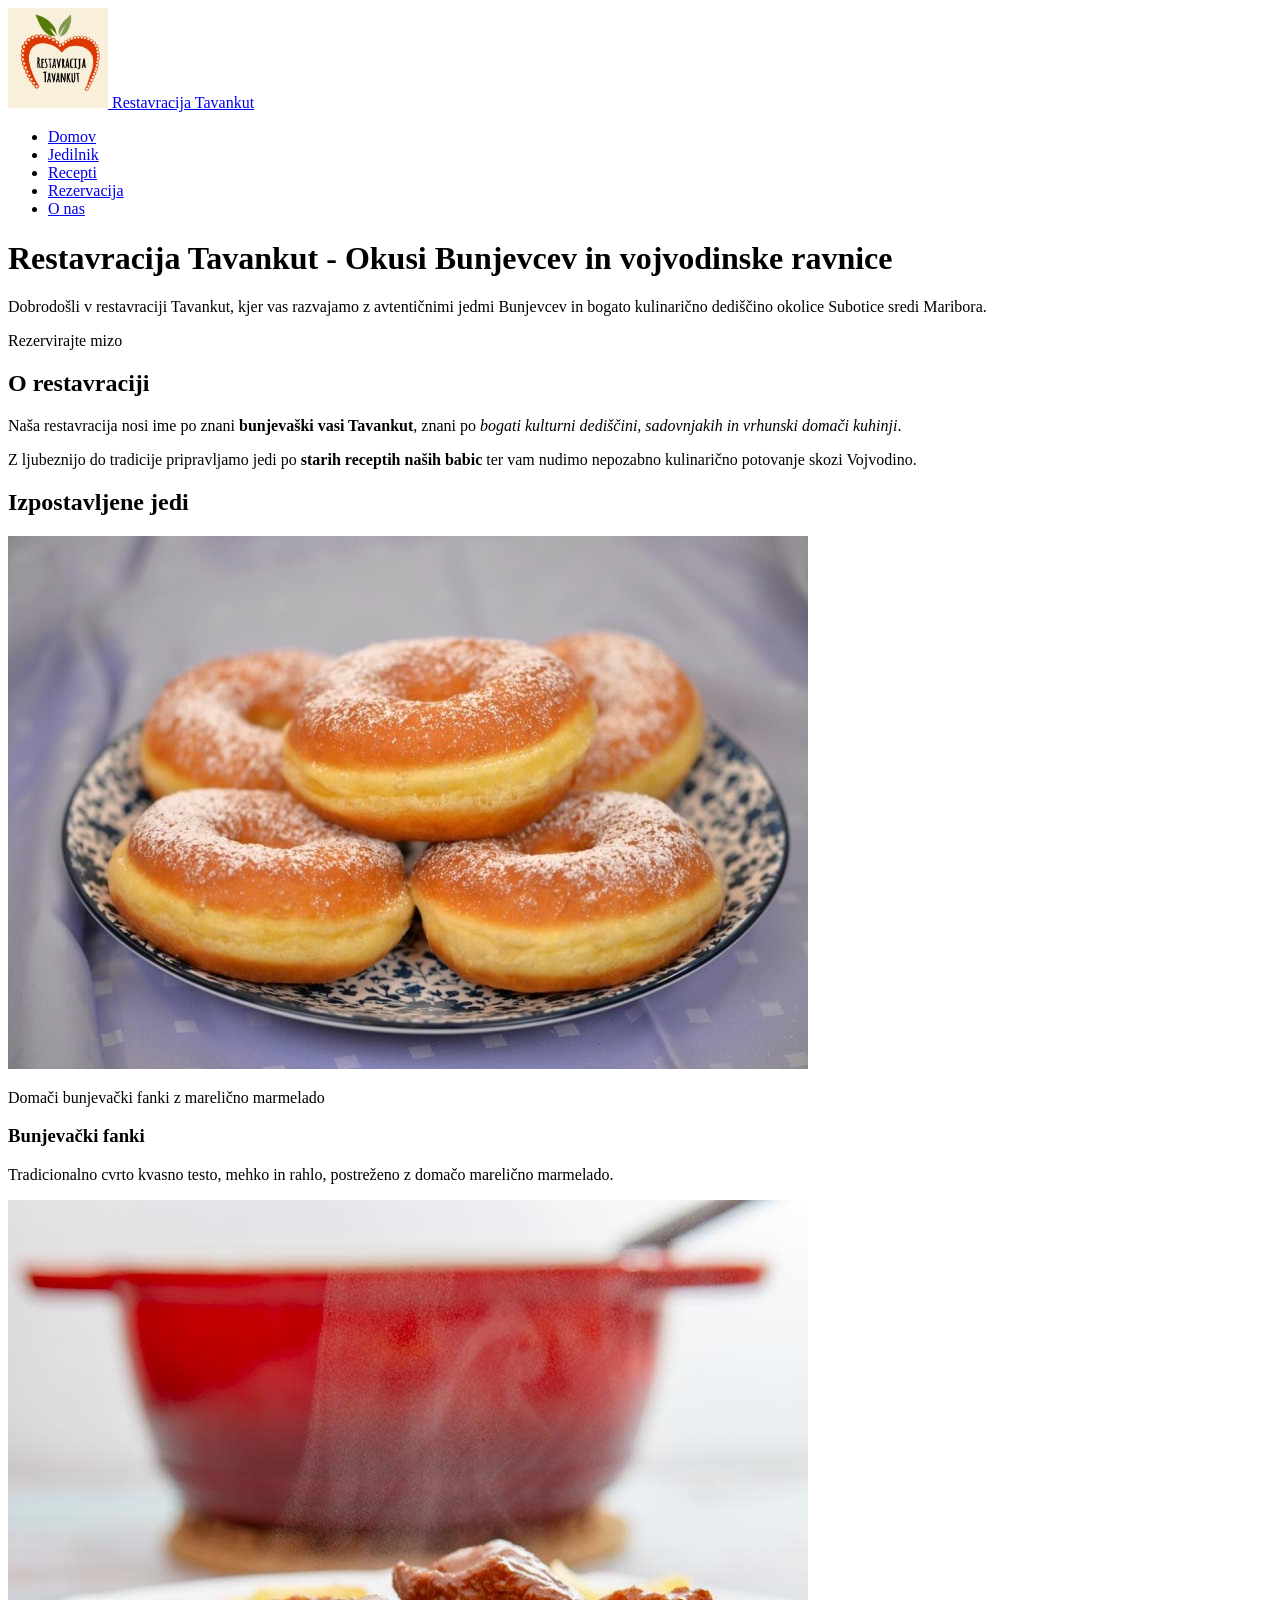
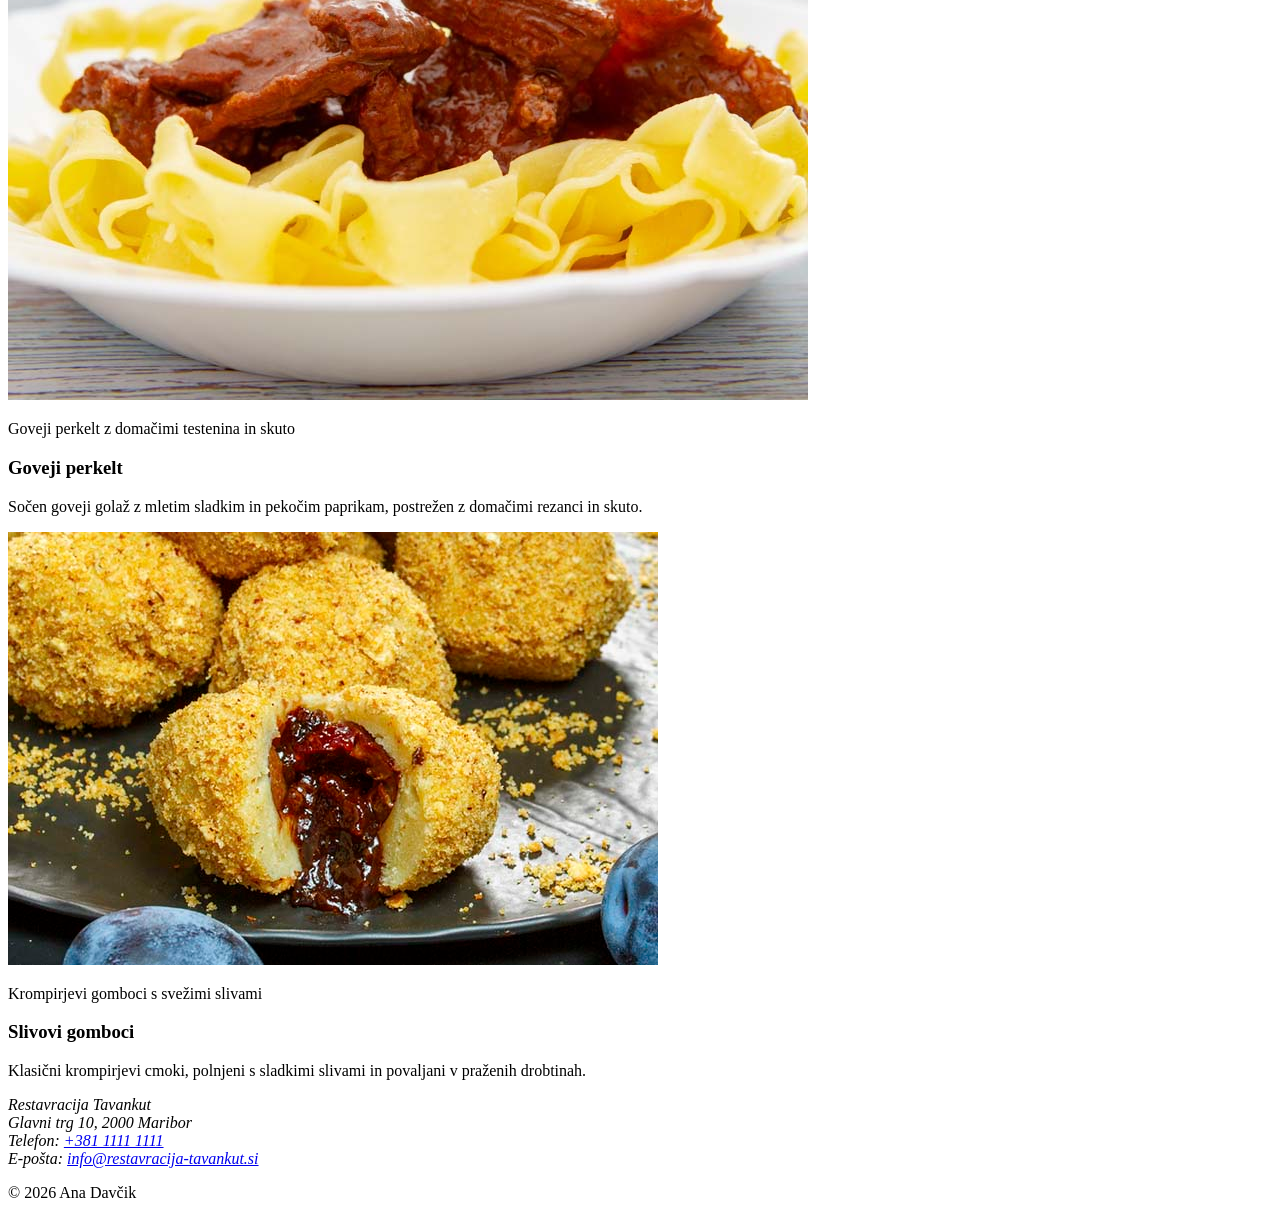
==== index.html @ 86299af8 "malo ispravljena glavna strana, dodat jelovnik" ====
<!DOCTYPE html>
<html lang="sl">
<head>
    <meta charset="UTF-8">
    <title>Domov | Restavracija Tavankut</title>
</head>
<body>
    <header>
        <a href="index.html"><img src="slike/restavracijaTavankutLogo.png" alt="Logotip" width="100"> Restavracija Tavankut</a>
        <nav>
            <ul>
                <li><a href="index.html">Domov</a></li>
                <li><a href="jedilnik.html">Jedilnik</a></li>
                <li><a href="recepti.html">Recepti</a></li>
                <li><a href="rezervacija.html">Rezervacija</a></li>
                <li><a href="o-nas.html">O nas</a></li>
            </ul>
        </nav>
    </header>

    <main>
        <div>
            <h1>Restavracija Tavankut - Okusi Bunjevcev in vojvodinske ravnice</h1>
            <p>Dobrodošli v restavraciji Tavankut, kjer vas razvajamo z avtentičnimi jedmi Bunjevcev in bogato kulinarično dediščino okolice Subotice sredi Maribora.</p>
            <a>Rezervirajte mizo</a>
        </div>
        <div>
            <h2>O restavraciji</h2>
            <p>Naša restavracija nosi ime po znani <b>bunjevaški vasi Tavankut</b>, znani po <i>bogati kulturni dediščini, sadovnjakih in vrhunski domači kuhinji</i>.</p>
            <p>Z ljubeznijo do tradicije pripravljamo jedi po <b>starih receptih naših babic</b> ter vam nudimo nepozabno kulinarično potovanje skozi Vojvodino.</p>
        </div>
        <div>
            <h2>Izpostavljene jedi</h2>
            <div>
                <div>
                    <img src="slike/bunjevackiFanki.jpg" alt="Bunjevački fanki">
                    <p>Domači bunjevački fanki z marelično marmelado</p>
                </div>
                <h3>Bunjevački fanki</h3>
                <p>Tradicionalno cvrto kvasno testo, mehko in rahlo, postreženo z domačo marelično marmelado.</p>
            </div>
            <div>
                <div>
                    <img src="slike/govejiPerkelt.jpg" alt="Goveji perkelt">
                    <p>Goveji perkelt z domačimi testenina in skuto</p>
                </div>
                <h3>Goveji perkelt</h3>
                <p>Sočen goveji golaž z mletim sladkim in pekočim paprikam, postrežen z domačimi rezanci in skuto.</p>
            </div>
            <div>
                <div>
                    <img src="slike/slivaviGomboci.jpg" alt="Slivovi gomboci">
                    <p>Krompirjevi gomboci s svežimi slivami</p>
                </div>
                <h3>Slivovi gomboci</h3>
                <p>Klasični krompirjevi cmoki, polnjeni s sladkimi slivami in povaljani v praženih drobtinah.</p>
            </div>
        </div>
    </main>

    <footer>
        <address>
            Restavracija Tavankut <br>
            Glavni trg 10, 2000 Maribor <br>
            Telefon: <a href="tel:+38111111111">+381 1111 1111</a> <br>
            E-pošta: <a href="mailto:info@restavracija-tavankut.si">info@restavracija-tavankut.si</a> <br>
        </address>
        <p>&copy; 2026 Ana Davčik</p>
    </footer>
</body>
</html>
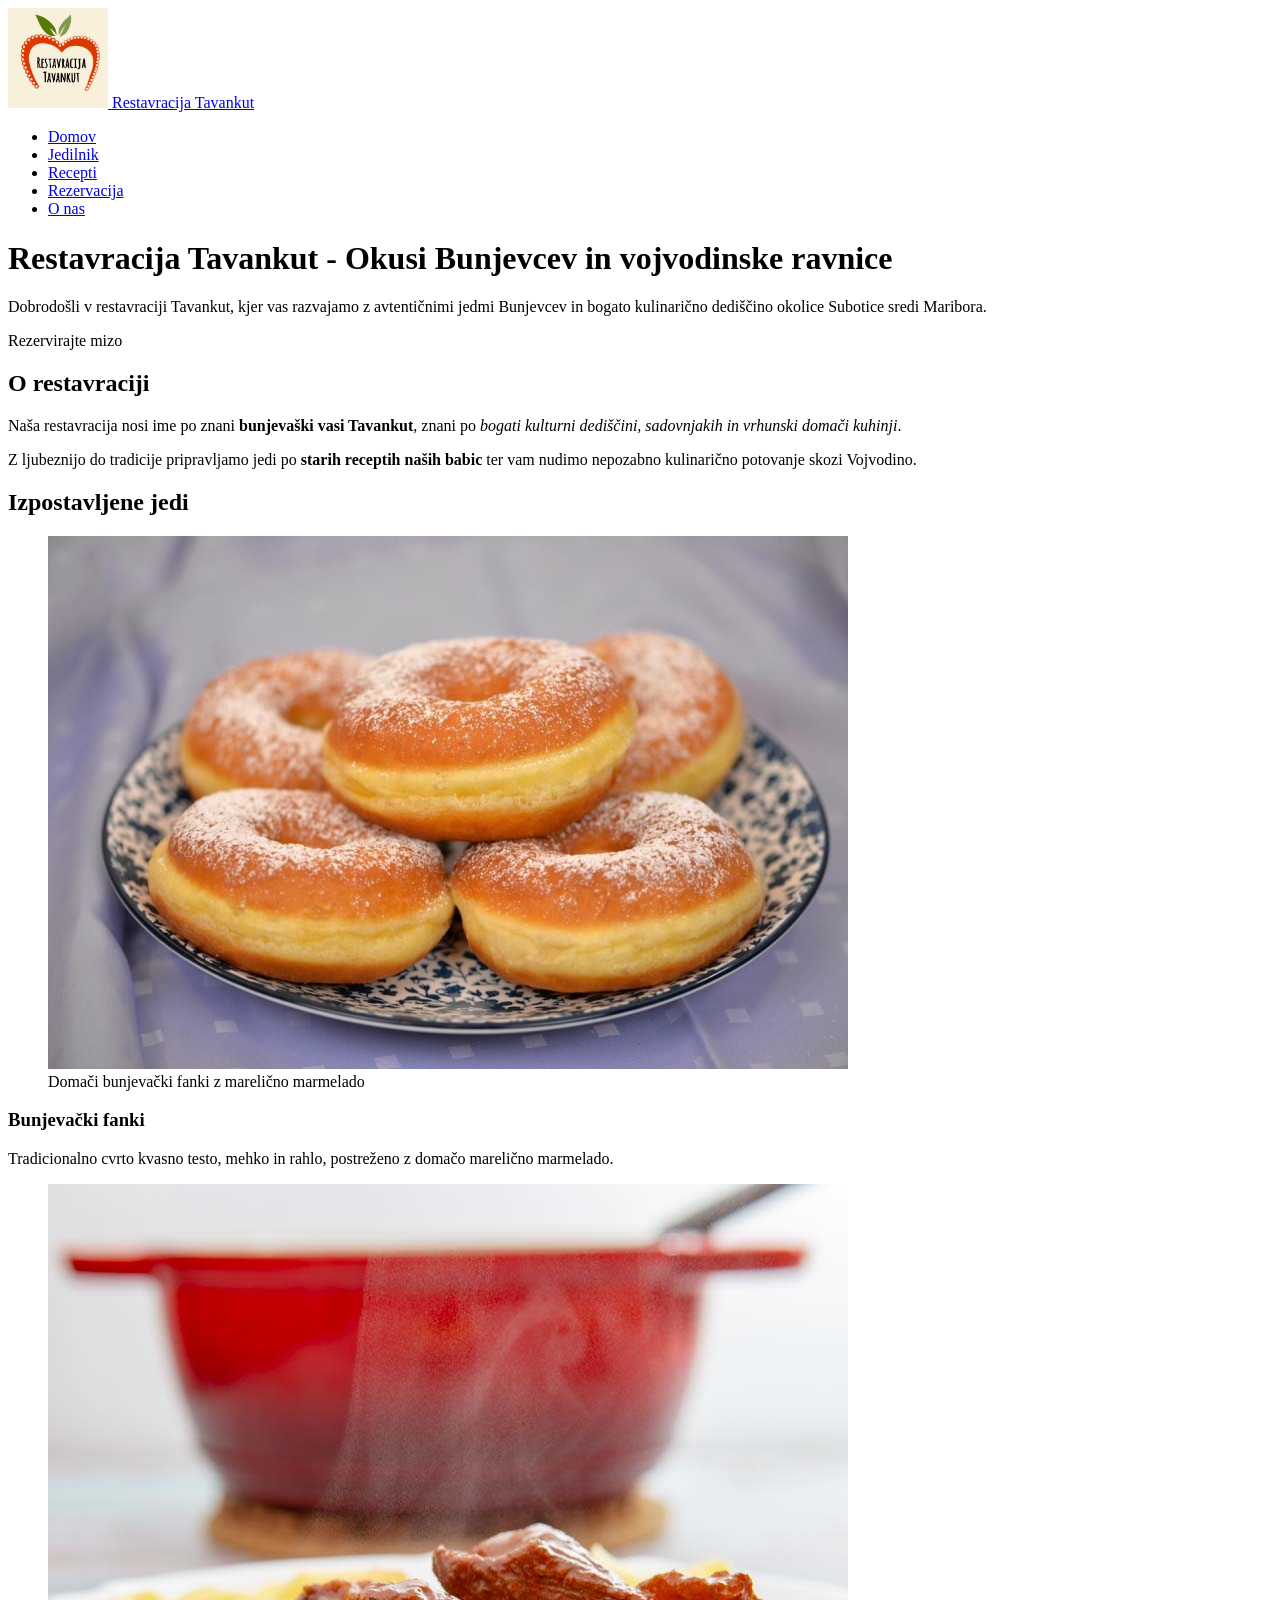
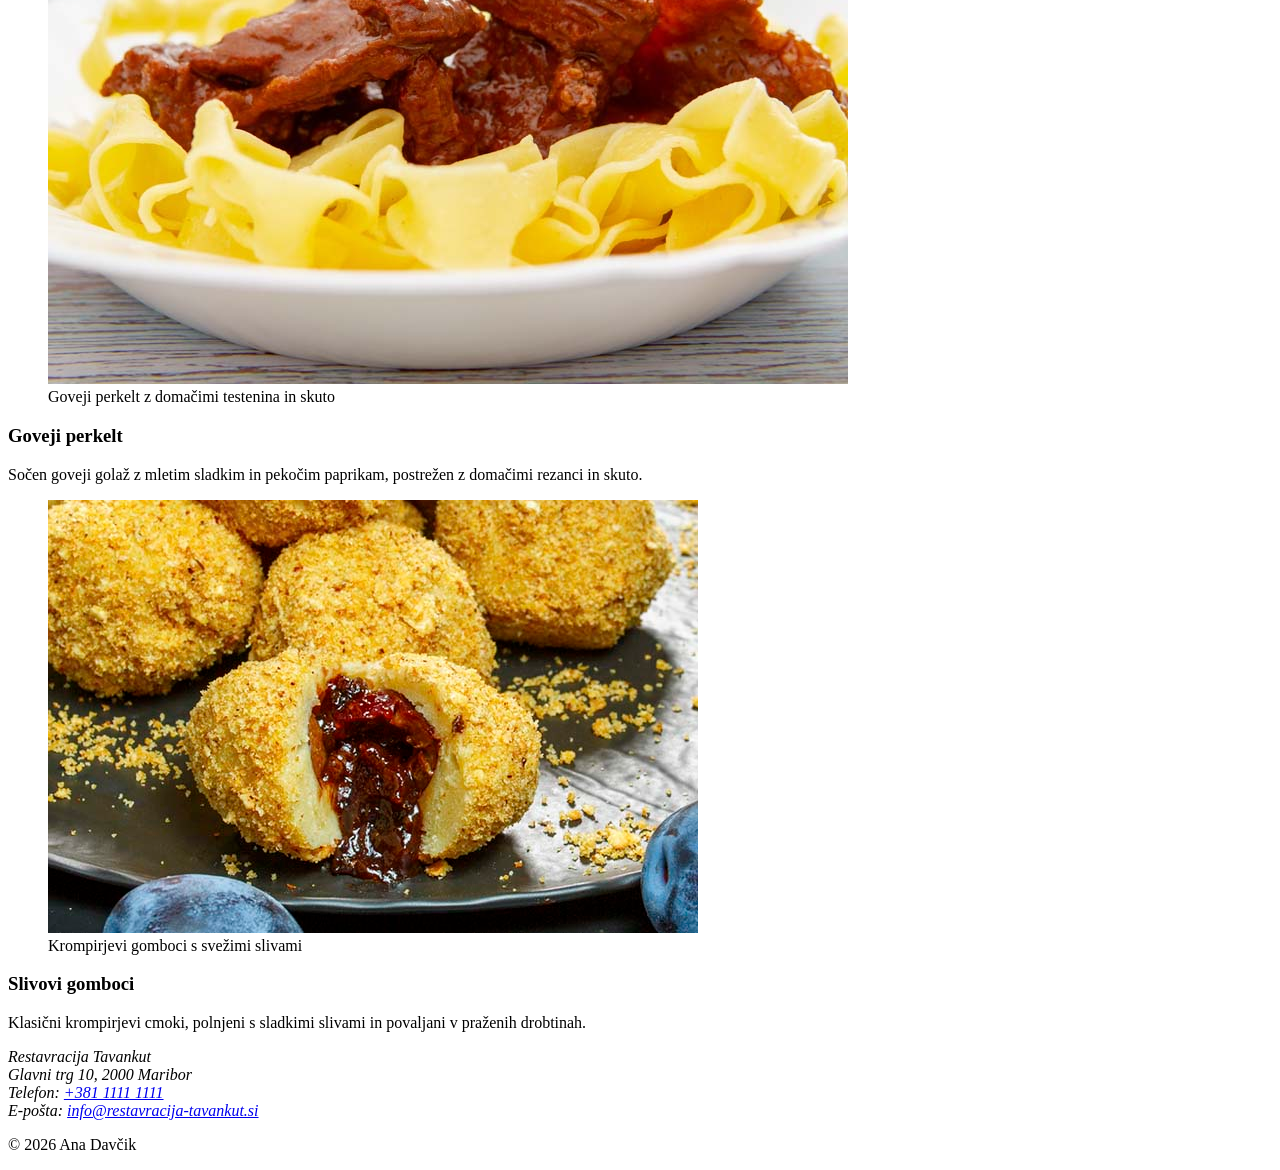
==== commit d8f0c1b0: "dodata stranica recepti, ispravljeni captions za slike na pocetnoj stranici" ====
--- a/index.html
+++ b/index.html
@@ -32,26 +32,26 @@
         <div>
             <h2>Izpostavljene jedi</h2>
             <div>
-                <div>
+                <figure>
                     <img src="slike/bunjevackiFanki.jpg" alt="Bunjevački fanki">
-                    <p>Domači bunjevački fanki z marelično marmelado</p>
-                </div>
+                    <figcaption>Domači bunjevački fanki z marelično marmelado</figcaption>
+                </figure>
                 <h3>Bunjevački fanki</h3>
                 <p>Tradicionalno cvrto kvasno testo, mehko in rahlo, postreženo z domačo marelično marmelado.</p>
             </div>
             <div>
-                <div>
+                <figure>
                     <img src="slike/govejiPerkelt.jpg" alt="Goveji perkelt">
-                    <p>Goveji perkelt z domačimi testenina in skuto</p>
-                </div>
+                    <figcaption>Goveji perkelt z domačimi testenina in skuto</figcaption>
+                </figure>
                 <h3>Goveji perkelt</h3>
                 <p>Sočen goveji golaž z mletim sladkim in pekočim paprikam, postrežen z domačimi rezanci in skuto.</p>
             </div>
             <div>
-                <div>
+                <figure>
                     <img src="slike/slivaviGomboci.jpg" alt="Slivovi gomboci">
-                    <p>Krompirjevi gomboci s svežimi slivami</p>
-                </div>
+                    <figcaption>Krompirjevi gomboci s svežimi slivami</figcaption>
+                </figure>
                 <h3>Slivovi gomboci</h3>
                 <p>Klasični krompirjevi cmoki, polnjeni s sladkimi slivami in povaljani v praženih drobtinah.</p>
             </div>
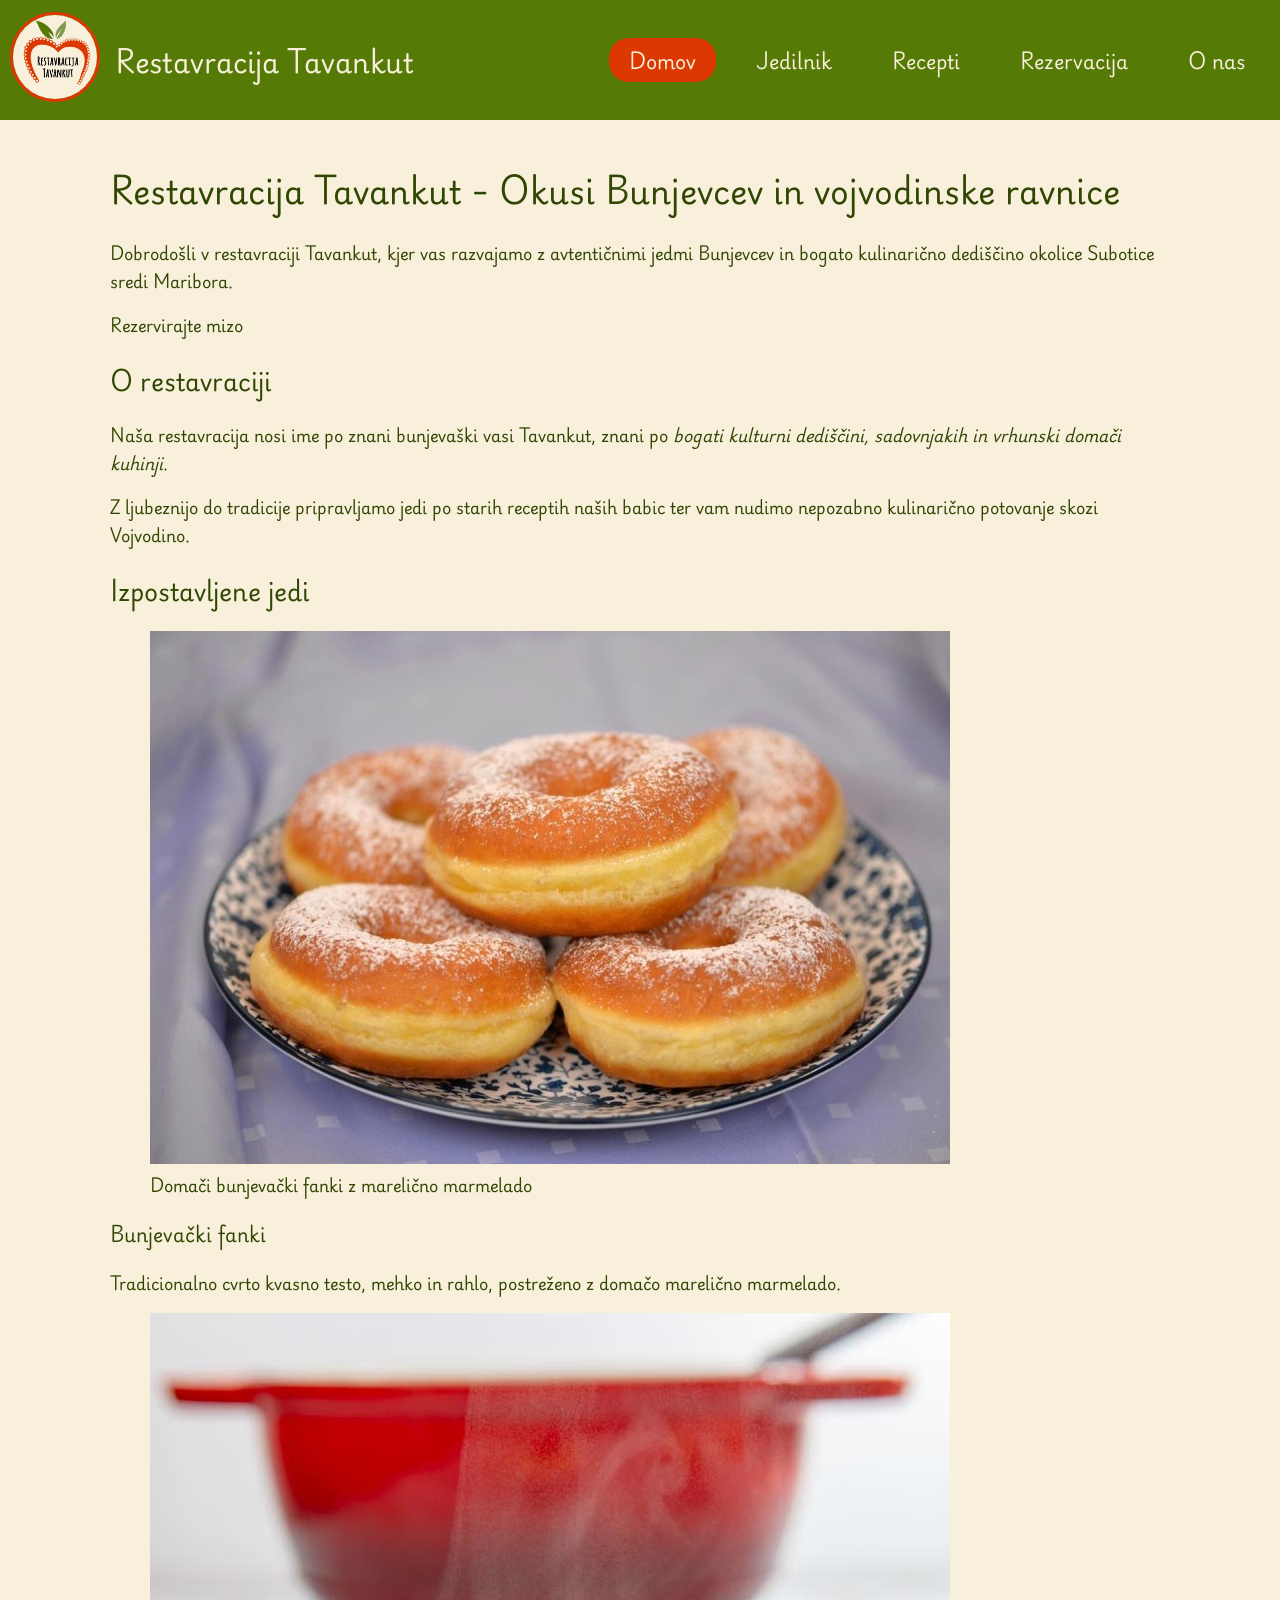
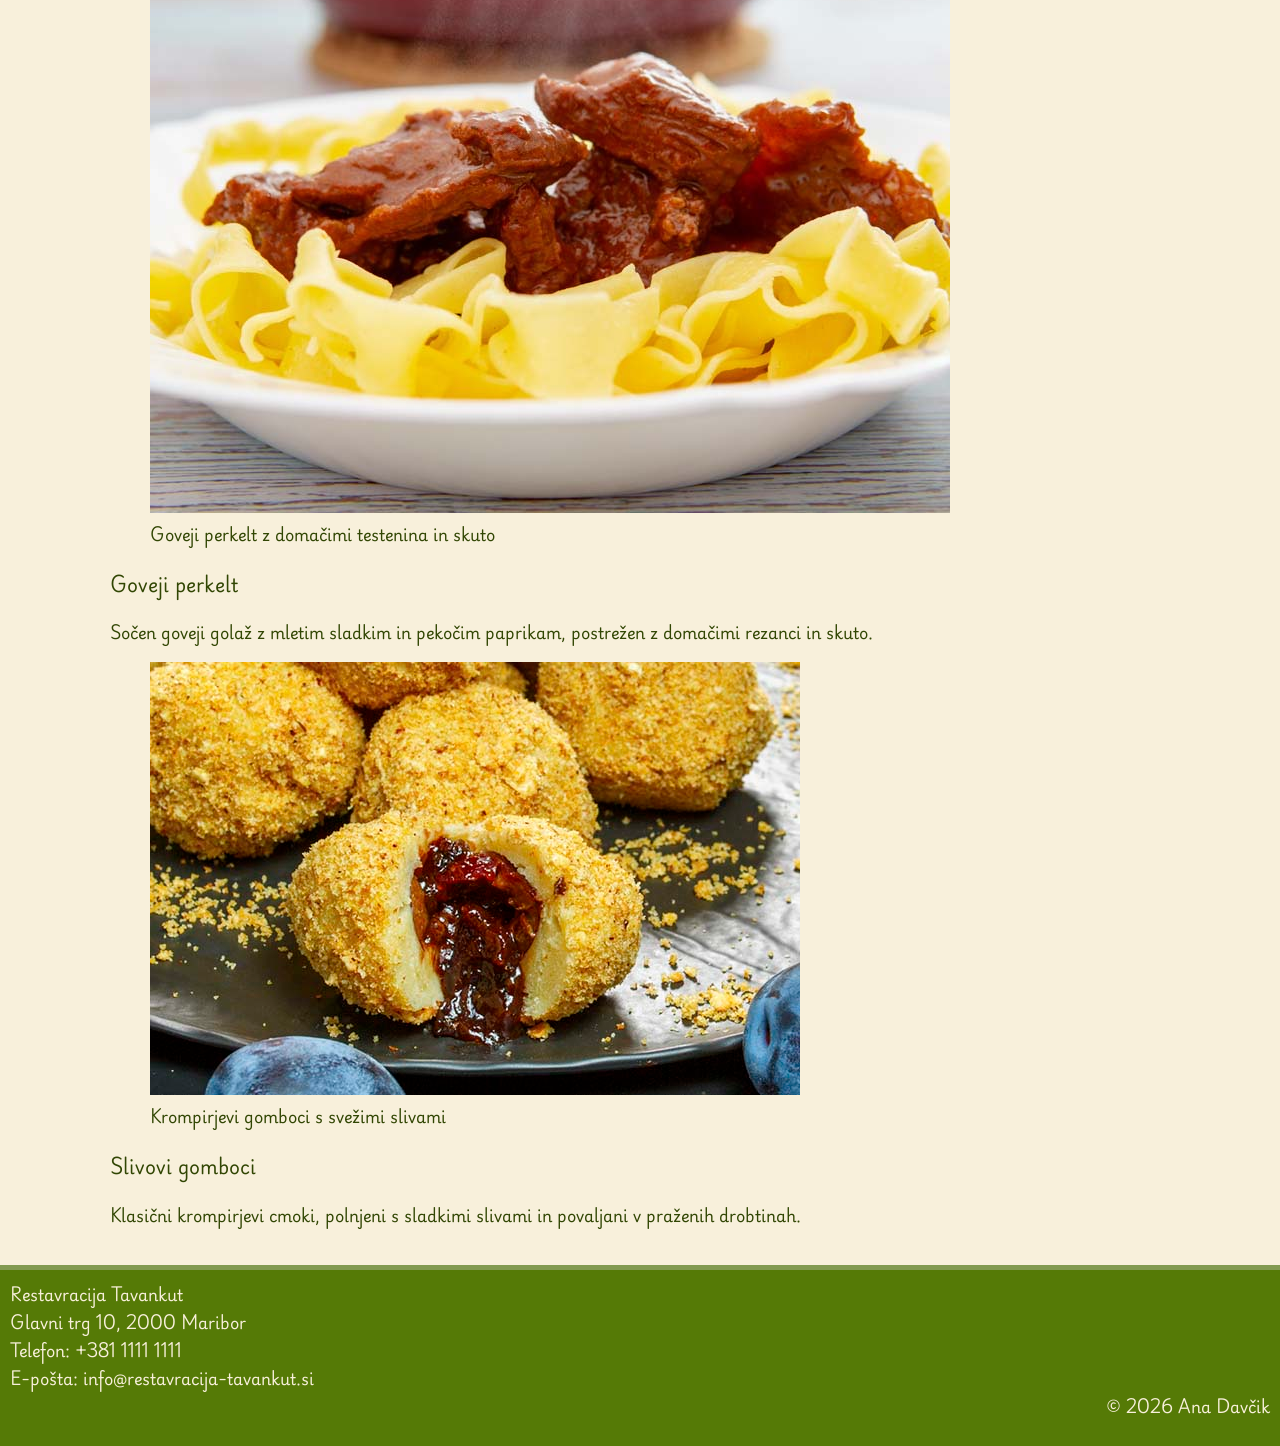
==== commit 5012f258: "narejen css za skupne elemente vseh strani" ====
--- a/index.html
+++ b/index.html
@@ -3,17 +3,22 @@
 <head>
     <meta charset="UTF-8">
     <title>Domov | Restavracija Tavankut</title>
+    <link rel="stylesheet" href="style.css">
+    <link rel="preconnect" href="https://fonts.googleapis.com">
+    <link rel="preconnect" href="https://fonts.gstatic.com" crossorigin>
+    <link href="https://fonts.googleapis.com/css2?family=Playwrite+DE+Grund:wght@100..400&display=swap" rel="stylesheet">
 </head>
 <body>
     <header>
-        <a href="index.html"><img src="slike/restavracijaTavankutLogo.png" alt="Logotip" width="100"> Restavracija Tavankut</a>
+        <a href="index.html"><img src="slike/restavracijaTavankutLogo.png" alt="Logotip" id="logo"></a>
+        <a href="index.html" id="restoraunt-name">Restavracija Tavankut</a>
         <nav>
             <ul>
-                <li><a href="index.html">Domov</a></li>
-                <li><a href="jedilnik.html">Jedilnik</a></li>
-                <li><a href="recepti.html">Recepti</a></li>
-                <li><a href="rezervacija.html">Rezervacija</a></li>
-                <li><a href="o-nas.html">O nas</a></li>
+                <li><a href="index.html" class="button" id="current-page-button">Domov</a></li>
+                <li><a href="jedilnik.html" class="button">Jedilnik</a></li>
+                <li><a href="recepti.html" class="button">Recepti</a></li>
+                <li><a href="rezervacija.html" class="button">Rezervacija</a></li>
+                <li><a href="o-nas.html" class="button">O nas</a></li>
             </ul>
         </nav>
     </header>
@@ -62,10 +67,10 @@
         <address>
             Restavracija Tavankut <br>
             Glavni trg 10, 2000 Maribor <br>
-            Telefon: <a href="tel:+38111111111">+381 1111 1111</a> <br>
-            E-pošta: <a href="mailto:info@restavracija-tavankut.si">info@restavracija-tavankut.si</a> <br>
+            Telefon: <a href="tel:+38111111111" class="phone-and-email">+381 1111 1111</a> <br>
+            E-pošta: <a href="mailto:info@restavracija-tavankut.si" class="phone-and-email">info@restavracija-tavankut.si</a> <br>
         </address>
-        <p>&copy; 2026 Ana Davčik</p>
+        <p id="copyright">&copy; 2026 Ana Davčik</p>
     </footer>
 </body>
 </html>
--- a/style.css
+++ b/style.css
@@ -0,0 +1,108 @@
+/*vse----------------------------------------------------------*/
+
+:root{
+    --background-color:#f8f0db;
+    --primary-color:#557a06;
+    --secondary-color:#829a50;
+    --accent-color:#dc3902;
+    --secondary-accent-color:#a63902;
+    --text-color:#314603;
+}
+*{
+    box-sizing:border-box;
+}
+body{
+    font-family: "Playwrite DE Grund", cursive;
+    font-optical-sizing: auto;
+    font-weight: 400;
+    font-style: normal;
+    background-color:var(--background-color);
+    color:var(--text-color);
+    padding: 0;
+    margin: 0;
+    font-size: 1rem;
+}
+
+header{
+    background-color:var(--primary-color);
+    height: 120px;
+    margin: 0;
+    padding: 5px;
+    display: flex;
+    align-items: center;
+    position: sticky;
+    top: 0;
+}
+main{
+    width: 100%;
+    max-width: 1100px;
+    margin: 0 auto;
+    padding: 20px;
+}
+footer{
+    background-color:var(--primary-color);
+    color:var(--background-color);
+    padding: 10px;
+    border-top: 5px solid var(--secondary-color);
+}
+
+a{
+    text-decoration: none;
+}
+nav{
+    margin-left: auto;
+}
+ul{
+    display: flex;
+    margin-left:20px;
+}
+li{
+    list-style-type: none;
+    font-size: 1.2rem;
+}
+
+.button{
+    color: var(--background-color);
+    background-color: var(--primary-color);
+    border-radius: 20px;
+    padding: 5px 20px;
+    margin: 0px 10px;
+    transition: background-color 0.3s ease;
+}
+.button:hover{
+    background-color: var(--secondary-color);
+}
+#current-page-button{
+    background-color: var(--accent-color);
+    font-weight: bold;
+}
+#current-page-button:hover{
+    background-color: var(--secondary-accent-color);
+}
+
+#logo{
+    height: 90px;
+    width: 90px;
+    border-radius: 50%;
+    border: 3px solid var(--accent-color);
+    margin: 5px;
+    justify-content: flex-start;
+}
+#restoraunt-name{
+    font-size: 1.7rem;
+    font-weight: bold;
+    color: var(--background-color);
+    margin-left: 10px;
+    justify-content: flex-start;
+}
+
+address{
+    font-style: normal;
+}
+.phone-and-email{
+    color: var(--background-color);
+}
+#copyright{
+    text-align: right;
+    margin-top:0;
+}
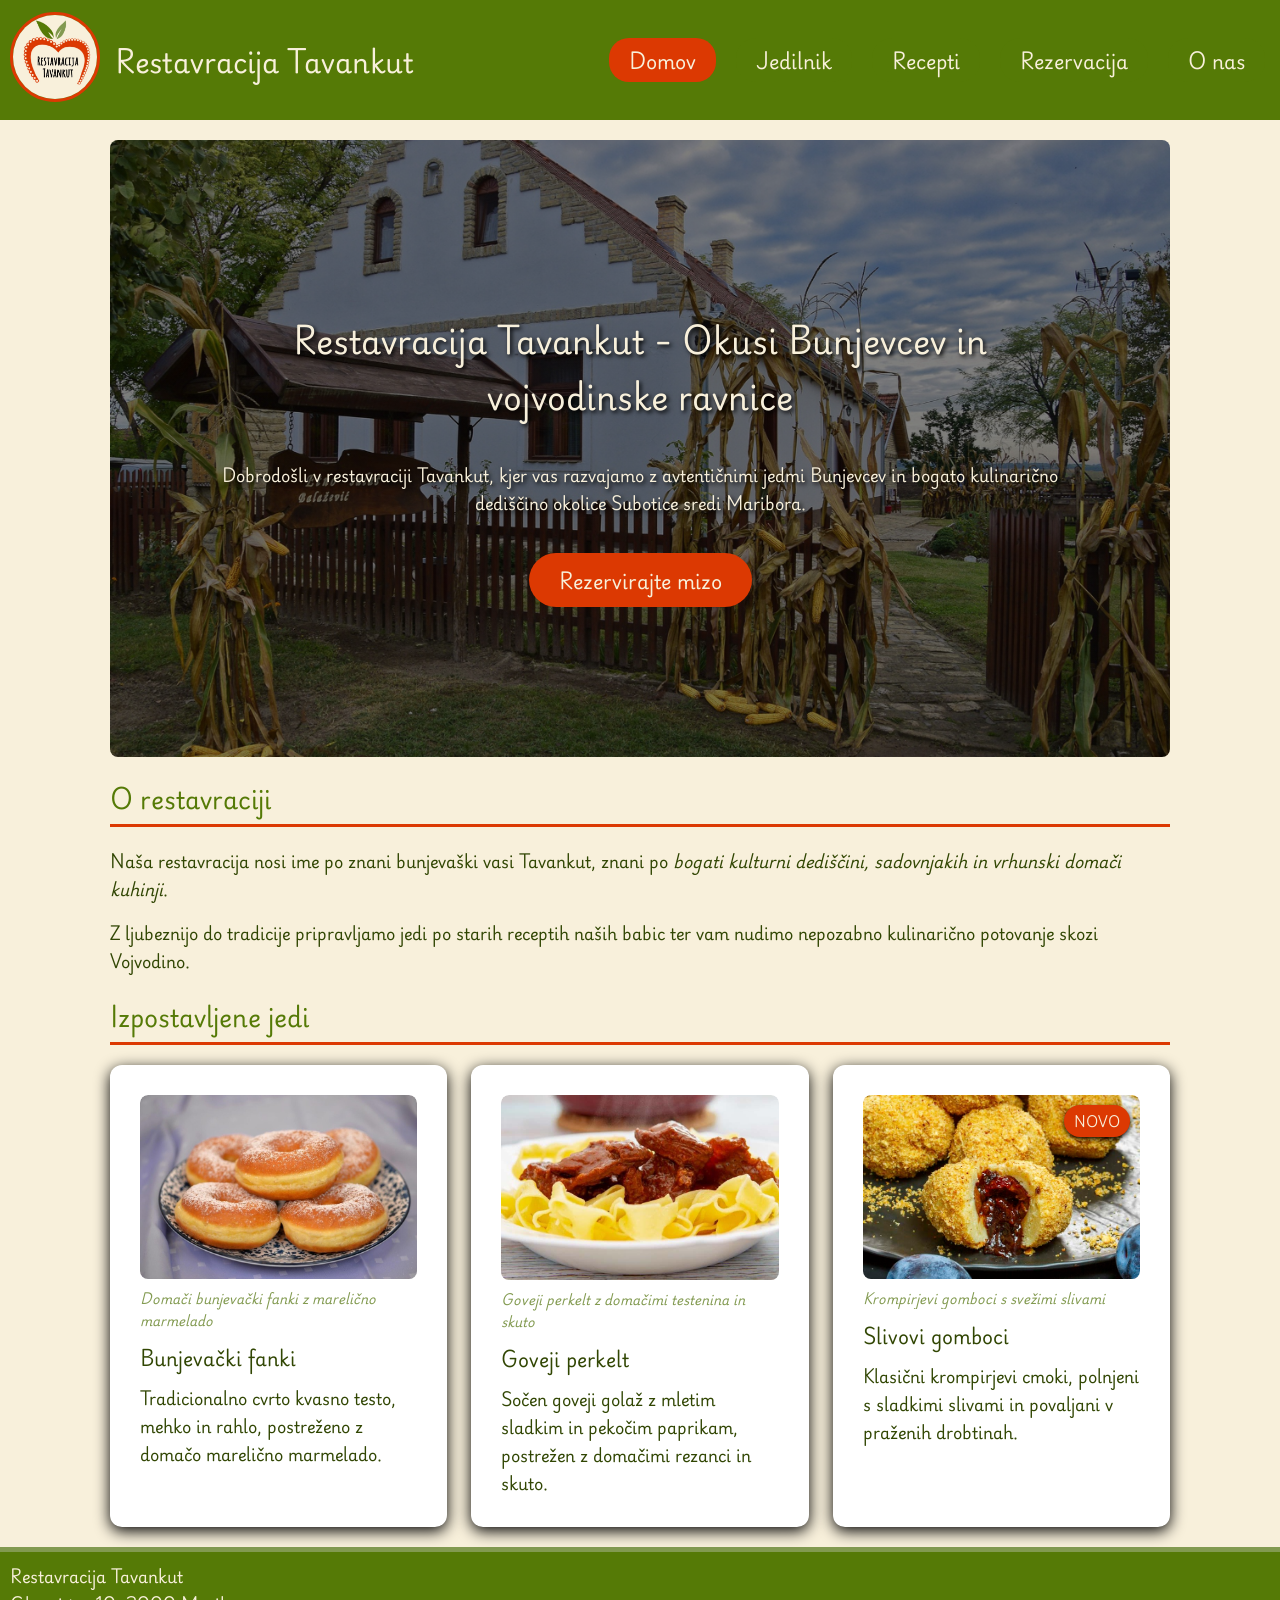
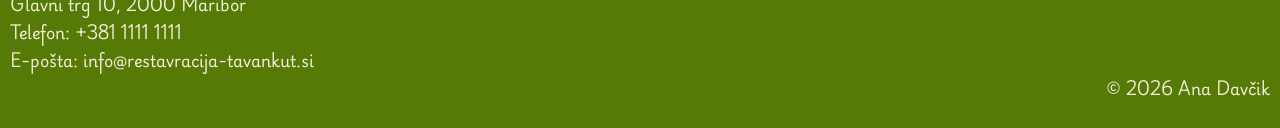
==== commit 231d81a7: "css za index koncan" ====
--- a/index.html
+++ b/index.html
@@ -24,19 +24,19 @@
     </header>
 
     <main>
-        <div>
+        <div class="introduction">
             <h1>Restavracija Tavankut - Okusi Bunjevcev in vojvodinske ravnice</h1>
             <p>Dobrodošli v restavraciji Tavankut, kjer vas razvajamo z avtentičnimi jedmi Bunjevcev in bogato kulinarično dediščino okolice Subotice sredi Maribora.</p>
-            <a>Rezervirajte mizo</a>
+            <a href="rezervacija.html" class="button" id="reservation-button">Rezervirajte mizo</a>
         </div>
         <div>
-            <h2>O restavraciji</h2>
+            <h2 class="index-h2">O restavraciji</h2>
             <p>Naša restavracija nosi ime po znani <b>bunjevaški vasi Tavankut</b>, znani po <i>bogati kulturni dediščini, sadovnjakih in vrhunski domači kuhinji</i>.</p>
             <p>Z ljubeznijo do tradicije pripravljamo jedi po <b>starih receptih naših babic</b> ter vam nudimo nepozabno kulinarično potovanje skozi Vojvodino.</p>
         </div>
-        <div>
-            <h2>Izpostavljene jedi</h2>
-            <div>
+        <h2 class="index-h2">Izpostavljene jedi</h2>
+        <div class="featured-container">
+            <div class="featured-item">
                 <figure>
                     <img src="slike/bunjevackiFanki.jpg" alt="Bunjevački fanki">
                     <figcaption>Domači bunjevački fanki z marelično marmelado</figcaption>
@@ -44,7 +44,7 @@
                 <h3>Bunjevački fanki</h3>
                 <p>Tradicionalno cvrto kvasno testo, mehko in rahlo, postreženo z domačo marelično marmelado.</p>
             </div>
-            <div>
+            <div class="featured-item">
                 <figure>
                     <img src="slike/govejiPerkelt.jpg" alt="Goveji perkelt">
                     <figcaption>Goveji perkelt z domačimi testenina in skuto</figcaption>
@@ -52,13 +52,14 @@
                 <h3>Goveji perkelt</h3>
                 <p>Sočen goveji golaž z mletim sladkim in pekočim paprikam, postrežen z domačimi rezanci in skuto.</p>
             </div>
-            <div>
+            <div class="featured-item">
                 <figure>
                     <img src="slike/slivaviGomboci.jpg" alt="Slivovi gomboci">
                     <figcaption>Krompirjevi gomboci s svežimi slivami</figcaption>
                 </figure>
                 <h3>Slivovi gomboci</h3>
                 <p>Klasični krompirjevi cmoki, polnjeni s sladkimi slivami in povaljani v praženih drobtinah.</p>
+                <span class="new">NOVO</span>
             </div>
         </div>
     </main>
--- a/style.css
+++ b/style.css
@@ -1,4 +1,4 @@
-/*vse----------------------------------------------------------*/
+/*vse-------------------------------------------------------------------------*/
 
 :root{
     --background-color:#f8f0db;
@@ -7,6 +7,7 @@
     --accent-color:#dc3902;
     --secondary-accent-color:#a63902;
     --text-color:#314603;
+    --card-color:white;
 }
 *{
     box-sizing:border-box;
@@ -32,6 +33,7 @@
     align-items: center;
     position: sticky;
     top: 0;
+    z-index: 100;
 }
 main{
     width: 100%;
@@ -105,4 +107,102 @@
 #copyright{
     text-align: right;
     margin-top:0;
+}
+
+
+/*index-------------------------------------------------------------------------*/
+
+.introduction{
+    background-image: linear-gradient(rgba(0, 0, 0, 0.5), rgba(0, 0, 0, 0.5)), url('slike/salasBalazevic.jpeg');
+    background-size: cover;
+    background-position: center;
+    min-height: 60%;
+    display: flex;
+    flex-direction: column;
+    justify-content: center;
+    align-items: center;
+    text-align: center;
+    color: var(--background-color);
+    padding: 150px 100px;
+    border-radius: 8px;
+}
+.introduction h1, .introduction p{
+    text-shadow: 2px 2px 4px black;
+}
+#reservation-button{
+    color: var(--background-color);
+    background-color: var(--accent-color);
+    border-radius: 30px;
+    padding: 10px 30px;
+    margin-top: 20px;
+    font-size: 1.2rem;
+    transition: background-color 0.3s ease;
+}
+#reservation-button:hover{
+    background-color: var(--secondary-accent-color);
+}
+
+.index-h2{
+    width: 100%;
+    color: var(--primary-color);
+    padding-bottom: 5px;
+    border-bottom: 3px solid var(--accent-color);
+}
+
+.featured-container { 
+    display: flex; 
+    gap: 1.5rem; 
+    justify-content: space-between;
+}
+.featured-item {
+    flex: 1;
+    display: flex;
+    flex-direction: column;
+    background-color: var(--card-color);
+    border-radius: 12px;
+    box-shadow: 0 4px 15px black;
+    padding: 30px;
+    position: relative;
+    overflow: hidden;
+    z-index: 1;
+}
+.featured-item figure {
+    margin: 0;
+    overflow: hidden;
+    border-radius: 8px;
+
+}
+.featured-item img {
+    width: 100%;
+    max-height: 200px;
+    object-fit: cover;
+    border-radius: 8px;
+
+}
+.featured-item figure figcaption {
+    font-style: italic;
+    margin-top: 1px;
+    color:var(--secondary-color);
+    font-size: 0.8rem;
+}
+.featured-item h3 {
+    margin-top: 10px;
+    margin-bottom: 10px;
+}
+.featured-item p {
+    margin-top: 0px;
+    margin-bottom: 0px;
+}
+.new {
+    position: absolute;
+    top: 40px;
+    right: 40px;
+    background-color: var(--accent-color);
+    color: var(--background-color);
+    padding: 5px 10px;
+    font-size: 0.8rem;
+    font-weight: bold;
+    border-radius: 20px;
+    z-index: 10;
+    box-shadow: 0 2px 5px black;
 }
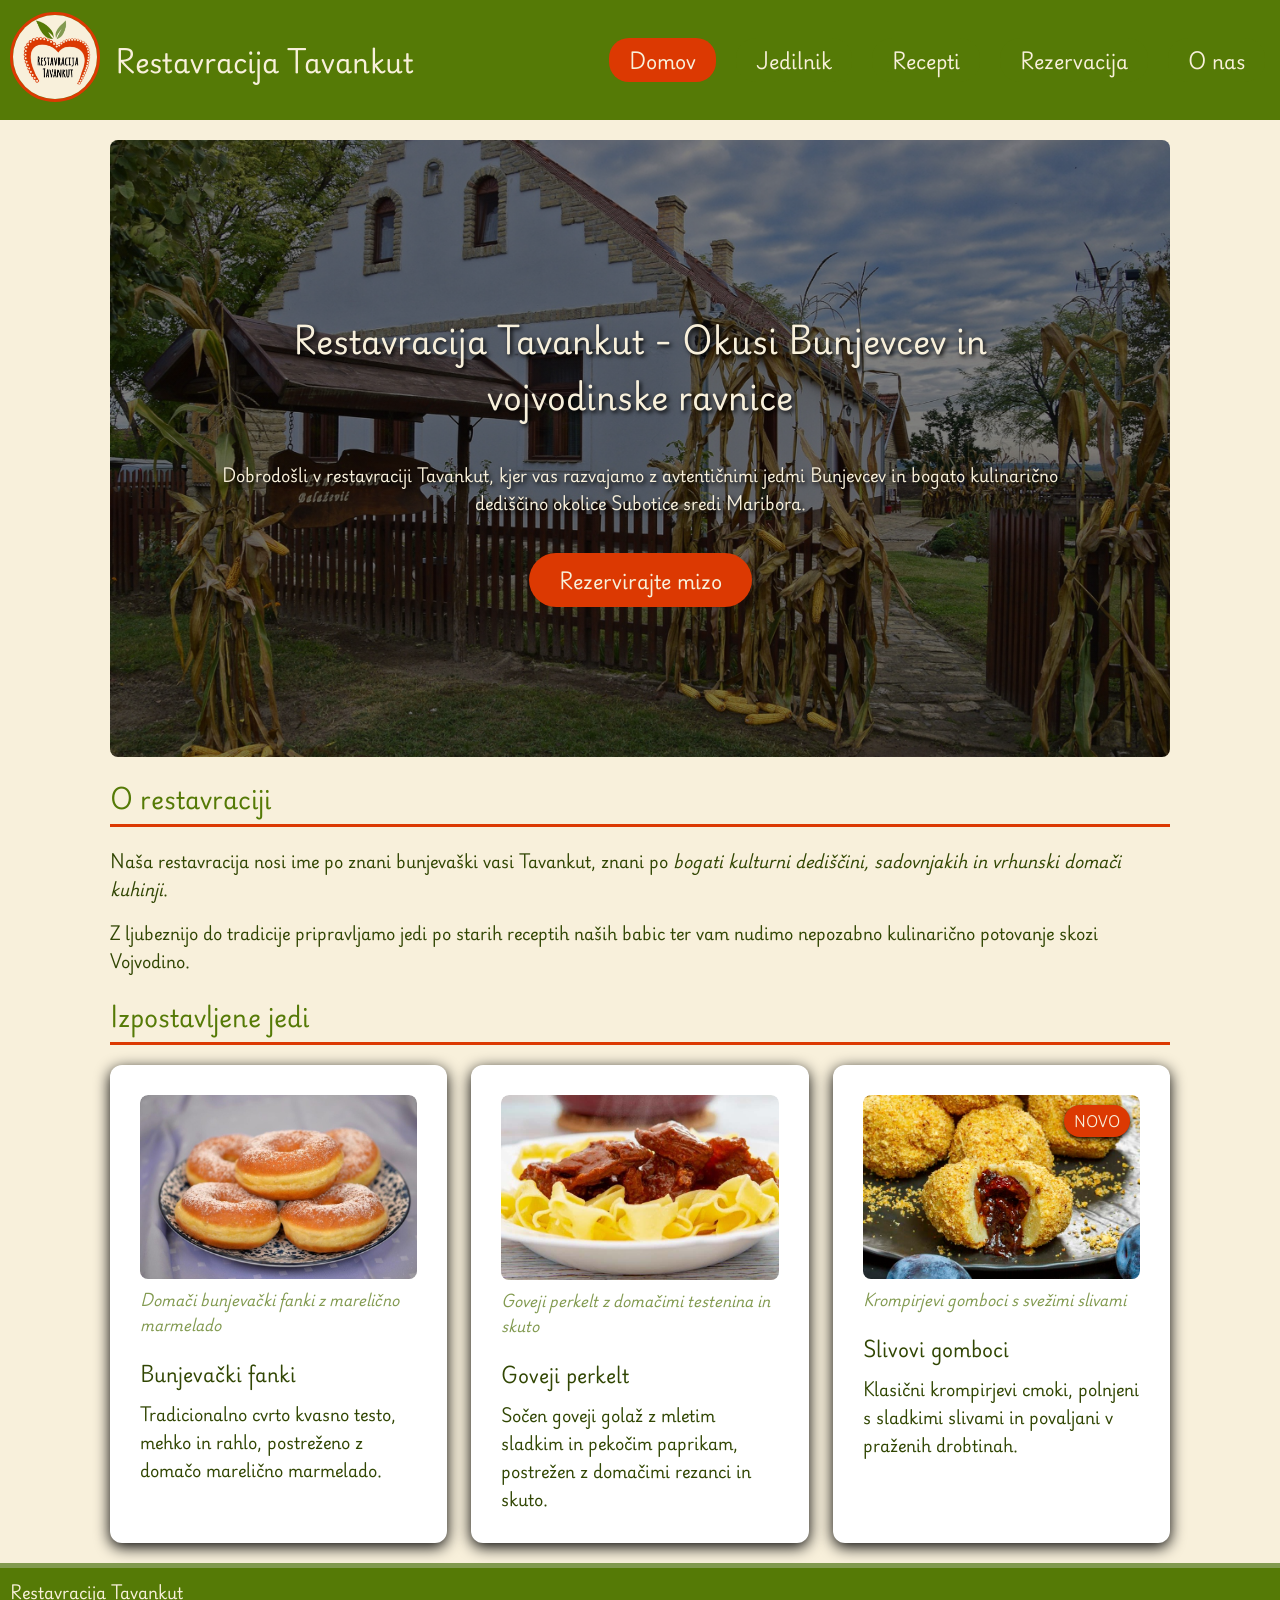
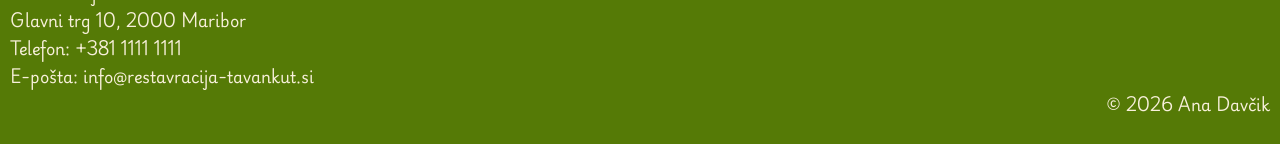
==== commit e1ca930d: "css za jedilnik koncan, spremembe zaradi prekrivanja selektorja v indexu" ====
--- a/index.html
+++ b/index.html
@@ -30,16 +30,16 @@
             <a href="rezervacija.html" class="button" id="reservation-button">Rezervirajte mizo</a>
         </div>
         <div>
-            <h2 class="index-h2">O restavraciji</h2>
+            <h2>O restavraciji</h2>
             <p>Naša restavracija nosi ime po znani <b>bunjevaški vasi Tavankut</b>, znani po <i>bogati kulturni dediščini, sadovnjakih in vrhunski domači kuhinji</i>.</p>
             <p>Z ljubeznijo do tradicije pripravljamo jedi po <b>starih receptih naših babic</b> ter vam nudimo nepozabno kulinarično potovanje skozi Vojvodino.</p>
         </div>
-        <h2 class="index-h2">Izpostavljene jedi</h2>
+        <h2>Izpostavljene jedi</h2>
         <div class="featured-container">
             <div class="featured-item">
                 <figure>
                     <img src="slike/bunjevackiFanki.jpg" alt="Bunjevački fanki">
-                    <figcaption>Domači bunjevački fanki z marelično marmelado</figcaption>
+                    <figcaption class="captions">Domači bunjevački fanki z marelično marmelado</figcaption>
                 </figure>
                 <h3>Bunjevački fanki</h3>
                 <p>Tradicionalno cvrto kvasno testo, mehko in rahlo, postreženo z domačo marelično marmelado.</p>
@@ -47,7 +47,7 @@
             <div class="featured-item">
                 <figure>
                     <img src="slike/govejiPerkelt.jpg" alt="Goveji perkelt">
-                    <figcaption>Goveji perkelt z domačimi testenina in skuto</figcaption>
+                    <figcaption class="captions">Goveji perkelt z domačimi testenina in skuto</figcaption>
                 </figure>
                 <h3>Goveji perkelt</h3>
                 <p>Sočen goveji golaž z mletim sladkim in pekočim paprikam, postrežen z domačimi rezanci in skuto.</p>
@@ -55,7 +55,7 @@
             <div class="featured-item">
                 <figure>
                     <img src="slike/slivaviGomboci.jpg" alt="Slivovi gomboci">
-                    <figcaption>Krompirjevi gomboci s svežimi slivami</figcaption>
+                    <figcaption class="captions">Krompirjevi gomboci s svežimi slivami</figcaption>
                 </figure>
                 <h3>Slivovi gomboci</h3>
                 <p>Klasični krompirjevi cmoki, polnjeni s sladkimi slivami in povaljani v praženih drobtinah.</p>
--- a/style.css
+++ b/style.css
@@ -8,6 +8,8 @@
     --secondary-accent-color:#a63902;
     --text-color:#314603;
     --card-color:white;
+    --secondary-card-color:#e7ddc6;
+    --highlight-color:#ffffb9;
 }
 *{
     box-sizing:border-box;
@@ -142,7 +144,7 @@
     background-color: var(--secondary-accent-color);
 }
 
-.index-h2{
+h2{
     width: 100%;
     color: var(--primary-color);
     padding-bottom: 5px;
@@ -179,11 +181,13 @@
     border-radius: 8px;
 
 }
-.featured-item figure figcaption {
+.captions {
     font-style: italic;
+    text-align: left;
     margin-top: 1px;
+    margin-bottom: 10px;
     color:var(--secondary-color);
-    font-size: 0.8rem;
+    font-size: 0.9rem;
 }
 .featured-item h3 {
     margin-top: 10px;
@@ -205,4 +209,41 @@
     border-radius: 20px;
     z-index: 10;
     box-shadow: 0 2px 5px black;
+}
+
+
+/*jedilnik-------------------------------------------------------------------------*/
+table {
+    width: 100%;
+    border-collapse: collapse;
+    margin-bottom: 40px;
+    background-color: var(--card-color);
+    box-shadow: 0 2px 8px black;
+    overflow: hidden;
+}
+thead th {
+    background-color: var(--primary-color);
+    color: var(--background-color);
+    padding: 15px;
+    text-align: left;
+}
+tbody tr:nth-child(even) {
+    background-color: var(--secondary-card-color);
+}
+td, th {
+    padding: 12px 16px;
+    border-bottom: 1px solid var(--secondary-color);
+}
+tbody tr:hover {
+    background-color: var(--highlight-color);
+    transition: background-color 0.2s ease;
+}
+td:last-child {
+    text-align: right;
+    font-weight: bold;
+    color: var(--primary-color);
+}
+td:first-child {
+    font-weight: bold;
+    color: var(--primary-color);
 }
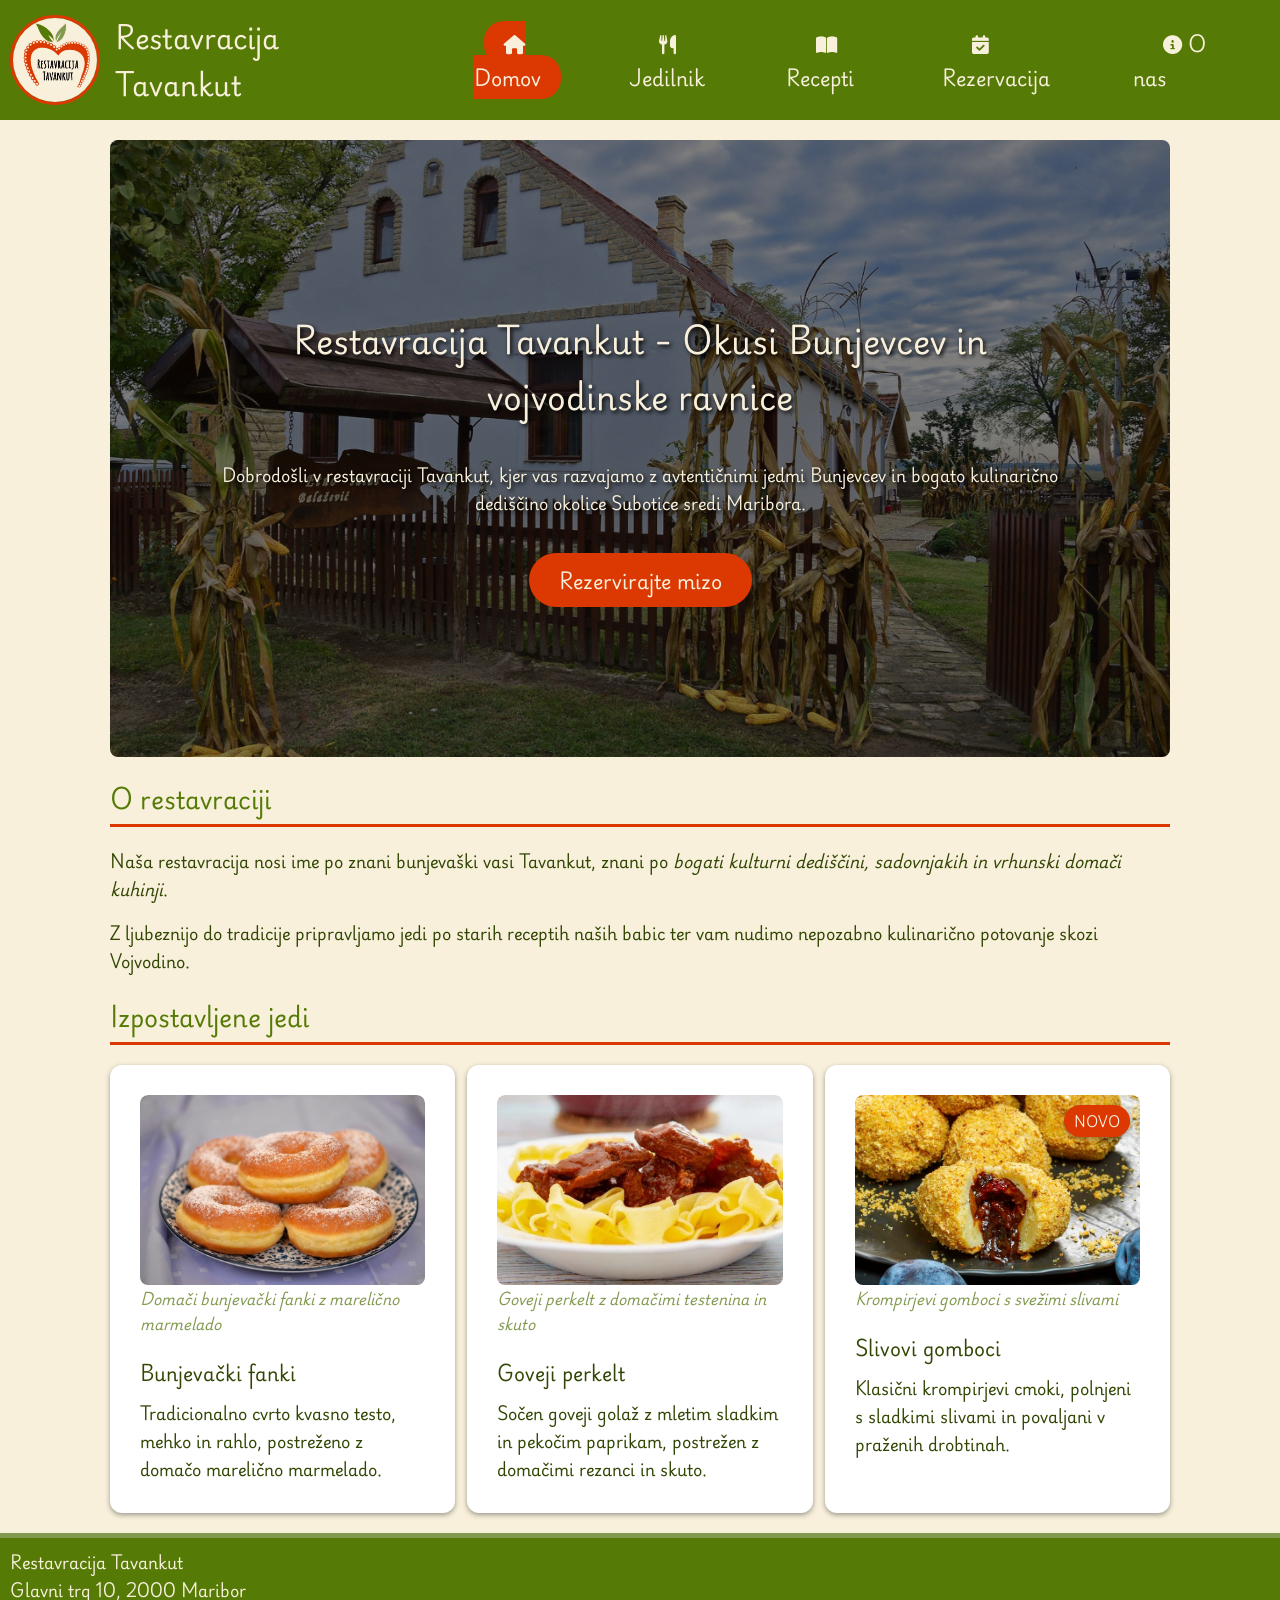
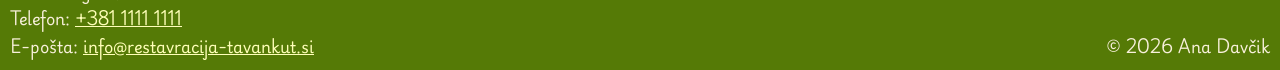
==== commit 45b07288: "ikone glavnega menija" ====
--- a/index.html
+++ b/index.html
@@ -7,18 +7,33 @@
     <link rel="preconnect" href="https://fonts.googleapis.com">
     <link rel="preconnect" href="https://fonts.gstatic.com" crossorigin>
     <link href="https://fonts.googleapis.com/css2?family=Playwrite+DE+Grund:wght@100..400&display=swap" rel="stylesheet">
+    <link rel="stylesheet" href="https://cdnjs.cloudflare.com/ajax/libs/font-awesome/6.5.1/css/all.min.css">
 </head>
 <body>
     <header>
         <a href="index.html"><img src="slike/restavracijaTavankutLogo.png" alt="Logotip" id="logo"></a>
         <a href="index.html" id="restoraunt-name">Restavracija Tavankut</a>
+        <input type="checkbox" id="menu-toggle" class="menu-checkbox">
+        <label for="menu-toggle" class="menu-button">
+            <i class="fa-solid fa-bars"></i>
+        </label>
         <nav>
             <ul>
-                <li><a href="index.html" class="button" id="current-page-button">Domov</a></li>
-                <li><a href="jedilnik.html" class="button">Jedilnik</a></li>
-                <li><a href="recepti.html" class="button">Recepti</a></li>
-                <li><a href="rezervacija.html" class="button">Rezervacija</a></li>
-                <li><a href="o-nas.html" class="button">O nas</a></li>
+                <li><a href="index.html" class="button" id="current-page-button">
+                    <i class="fa-solid fa-house"></i> Domov
+                </a></li>
+                <li><a href="jedilnik.html" class="button">
+                    <i class="fa-solid fa-utensils"></i> Jedilnik
+                </a></li>
+                <li><a href="recepti.html" class="button">
+                    <i class="fa-solid fa-book-open"></i> Recepti
+                </a></li>
+                <li><a href="rezervacija.html" class="button">
+                    <i class="fa-solid fa-calendar-check"></i> Rezervacija
+                </a></li>
+                <li><a href="o-nas.html" class="button">
+                    <i class="fa-solid fa-circle-info"></i> O nas
+                </a></li>
             </ul>
         </nav>
     </header>
--- a/style.css
+++ b/style.css
@@ -10,6 +10,8 @@
     --card-color:white;
     --secondary-card-color:#e7ddc6;
     --highlight-color:#ffffb9;
+    --closed-color:#ffbbbb;
+    --shadow-color: rgba(65, 65, 65, 0.5);
 }
 *{
     box-sizing:border-box;
@@ -24,6 +26,12 @@
     padding: 0;
     margin: 0;
     font-size: 1rem;
+    overflow-x: hidden;
+}
+img {
+  max-width: 100%;
+  height: auto;
+  display: block;
 }
 
 header{
@@ -48,6 +56,12 @@
     color:var(--background-color);
     padding: 10px;
     border-top: 5px solid var(--secondary-color);
+    display: flex;
+    align-items: end;
+    justify-content: space-between;
+}
+footer p {
+    margin-bottom: 0;
 }
 
 a{
@@ -59,6 +73,9 @@
 ul{
     display: flex;
     margin-left:20px;
+}
+nav ul{
+    background-color: var(--primary-color);
 }
 li{
     list-style-type: none;
@@ -104,7 +121,8 @@
     font-style: normal;
 }
 .phone-and-email{
-    color: var(--background-color);
+    color: var(--highlight-color);
+    text-decoration: underline;
 }
 #copyright{
     text-align: right;
@@ -153,7 +171,7 @@
 
 .featured-container { 
     display: flex; 
-    gap: 1.5rem; 
+    gap: 12px; 
     justify-content: space-between;
 }
 .featured-item {
@@ -162,7 +180,7 @@
     flex-direction: column;
     background-color: var(--card-color);
     border-radius: 12px;
-    box-shadow: 0 4px 15px black;
+    box-shadow: 0 2px 5px var(--shadow-color);
     padding: 30px;
     position: relative;
     overflow: hidden;
@@ -208,7 +226,7 @@
     font-weight: bold;
     border-radius: 20px;
     z-index: 10;
-    box-shadow: 0 2px 5px black;
+    box-shadow: 0 2px 5px var(--shadow-color);
 }
 
 
@@ -218,7 +236,7 @@
     border-collapse: collapse;
     margin-bottom: 40px;
     background-color: var(--card-color);
-    box-shadow: 0 2px 8px black;
+    box-shadow: 0 2px 5px var(--shadow-color);
     overflow: hidden;
 }
 thead th {
@@ -241,9 +259,320 @@
 td:last-child {
     text-align: right;
     font-weight: bold;
+    white-space: nowrap;
     color: var(--primary-color);
 }
 td:first-child {
     font-weight: bold;
     color: var(--primary-color);
+}
+
+
+/*recepti-------------------------------------------------------------------------*/
+#recipe-list {
+    display: flex;
+    flex-wrap: wrap;
+    gap: 12px;
+    list-style: none;
+    padding: 0;
+    margin-bottom: 30px;
+}
+#recipe-list li {
+    margin: 10px 0px;
+}
+.recipe-button {
+    background-color: var(--card-color);
+    color: var(--text-color);
+    border: 1px solid var(--text-color);
+    text-decoration: none;
+    padding: 8px 15px;
+    border-radius: 20px;
+    font-weight: 500;
+    transition: all 0.3s;
+    margin:5px;
+}
+.recipe-button:hover {
+    background-color: var(--highlight-color);
+}
+
+.recipe-card{
+    background-color: var(--card-color);
+    border-radius: 12px;
+    padding: 15px;
+    box-shadow: 0 2px 5px var(--shadow-color);
+    margin-bottom: 20px;
+}
+.recipe-upper-part {
+    display: flex;
+    gap: 15px;
+    margin-bottom: 20px;
+}
+.recipe-upper-part figure, .recipe-upper-part .ingredients-section {
+    flex: 1;
+}
+.recipe-upper-part img {
+    width: 100%;
+    object-fit: cover;
+    border-radius: 8px;
+}
+.recipe-card h3 {
+    color: var(--primary-color);
+    border-bottom: 2px solid var(--accent-color);
+    padding-bottom: 5px;
+    margin-top: 8px;
+}
+.ingredients-section ul {
+    display:block;
+    margin-left: 0px;
+}
+.ingredients-section ul li {
+    list-style-type: disc;
+}
+.ingredients-section ul li::marker {
+    color: var(--accent-color);
+}
+.recipe-card ol li{
+    list-style-type: decimal;
+}
+.recipe-card ol li::marker {
+    color: var(--accent-color);
+    font-size:0.9rem;
+    font-weight:bold;
+}
+.to-top-button{
+    text-decoration: underline;
+    color: var(--text-color);
+    display: flex;
+    justify-content: end;
+    margin-right: 30px;
+}
+
+/*rezervacija------------------------------------------------------------------*/
+fieldset {
+    background-color: var(--card-color);
+    border: 1px solid #e5e7eb;
+    border-radius: 10px;
+    padding: 12px;
+    margin-bottom: 12px;
+    box-shadow: 0 2px 5px var(--shadow-color);
+    border-top: 5px solid var(--primary-color);
+}
+legend {
+    font-weight: bold;
+    color: var(--background-color);
+    font-size: 1.1rem;
+    background-color: var(--primary-color);
+    padding: 5px 12px;
+    border-radius: 20px;
+    font-weight: 500;
+}
+.res-field{
+    display: grid;
+    grid-template-columns: 200px 1fr;
+    align-items: center;
+    gap: 10px;
+    margin-bottom: 5px;
+    padding:0px 10px;
+}
+input[type="text"], input[type="email"], input[type="tel"], input[type="date"], input[type="time"], input[type="number"], select, textarea {
+    width: 100%;
+    padding: 10px 12px;
+    border: 1px solid var(--secondary-color);
+    border-radius: 6px;
+    font-family: inherit;
+    font-size: 0.95rem;
+    transition: border-color 0.3s;
+}
+
+input:focus, select:focus, textarea:focus {
+    outline: none;
+    border: 3px solid var(--primary-color);
+}
+input[type="radio"], input[type="checkbox"] {
+    accent-color: var(--primary-color);
+}
+
+input[type="submit"] {
+    background-color: var(--primary-color);
+    color: var(--card-color);
+    padding: 12px 30px;
+    border: none;
+    border-radius: 20px;
+    font-size: 1rem;
+    font-weight: bold;
+    transition: background-color 0.3s; }
+
+input[type="submit"]:hover {
+    background-color: var(--secondary-color);
+}
+
+input[type="reset"] {
+    background-color: transparent;
+    color: var(--text-color);
+    border: 1px solid var(--secondary-color);
+    padding: 10px 30px;
+    border-radius: 20px; 
+    margin-left: 8px;
+    transition: all 0.3s;
+    font-size: 1rem;
+}
+
+input[type="reset"]:hover {
+    background-color: var(--highlight-color);
+    color: var(--text-color);
+}
+
+#buttons-div{
+    width: 100%;
+    display: flex;
+    justify-content: right;
+}
+
+
+/*o nas ------------------------------------------------------------------*/
+.about-container{
+    display: flex;
+    gap: 15px;
+    align-items: center;
+    margin-bottom: 20px;
+}
+.about-image{
+    background-color: var(--card-color);
+    border-radius: 8px;
+    box-shadow: 0 2px 5px var(--shadow-color);
+    padding: 30px;;
+    flex:1;
+}
+.about-text{
+    flex:1;
+}
+.about-image img{
+    width: 100%;
+    border-radius: 8px;
+}
+
+table.working-hours {
+    width: 100%;
+    max-width: 500px;
+    border-collapse: collapse;
+    margin: 12px 0;
+    background-color: var(--card-color);
+    box-shadow: 0 2px 5px var(--shadow-color);
+    overflow: hidden;
+}
+table.working-hours tr{
+    background-color: var(--card-color);
+}
+table.working-hours thead th {
+    background-color: var(--primary-color);
+    color: var(--background-color);
+    padding: 5px 8px;
+    text-align: left;
+    border-left:3px solid var(--primary-color);
+}
+table.working-hours tbody th {
+    padding: 12px 8px;
+    border-bottom: 1px solid var(--secondary-card-color);
+    text-align: left;
+    font-weight: bold;
+}
+table.working-hours tbody td{
+    padding: 12px 8px;
+    border-bottom: 1px solid var(--secondary-card-color);
+    text-align: right;
+}
+
+table.working-hours tbody tr:first-child {
+    background-color: var(--closed-color); 
+    color: var(--accent-color);
+    border-left:3px solid var(--accent-color);
+}
+
+table.working-hours tbody tr:first-child th,
+table.working-hours tbody tr:first-child td {
+        color: var(--accent-color);
+        font-weight: bold;
+}
+
+iframe {
+    width: 100%;
+    height: 400px;
+    border: none;
+    border-radius: 8px;
+    box-shadow: 0 2px 5px var(--shadow-color);
+    margin-top: 10px;
+}
+#map-button{
+    text-decoration: underline;
+    color:var(--primary-color);
+}
+
+
+/*telefon i tablet------------------------------------------------------------------*/
+.menu-checkbox, 
+.menu-button {
+    display: none;
+}
+
+@keyframes fadeInMenu {
+    from { opacity: 0; transform: translateY(-10px); }
+    to { opacity: 1; transform: translateY(0); }
+}
+
+@media (max-width: 599px) {
+    header {
+        flex-wrap: wrap;
+        justify-content: space-between;
+        align-items: center;
+        position: relative;
+        padding: 1rem;
+    }
+
+    .menu-button {
+        display: block;
+        font-size: 1.5rem;
+        cursor: pointer;
+        color: var(--barva-besedilo);
+    }
+
+    .menu-checkbox {
+        display: none;
+    }
+
+    nav {
+        display: none;
+        width: 100%;
+        order: 3;
+        margin-top: 1rem;
+        animation: fadeInMenu 0.3s ease;
+    }
+
+    .menu-checkbox:checked ~ nav {
+        display: block;
+    }
+
+    nav ul {
+        flex-direction: column;
+        gap: 0.5rem;
+        padding: 0;
+        margin: 0;
+    }
+
+    nav li {
+        width: 100%;
+        text-align: center;
+    }
+
+    nav a {
+        display: block;
+        padding: 0.8rem;
+        background-color: var(--barva-siva-svetla);
+        border-radius: 6px;
+    }
+}
+
+@media (min-width: 600px) {
+  .menu-toggle {
+    display: none;
+  }
 }
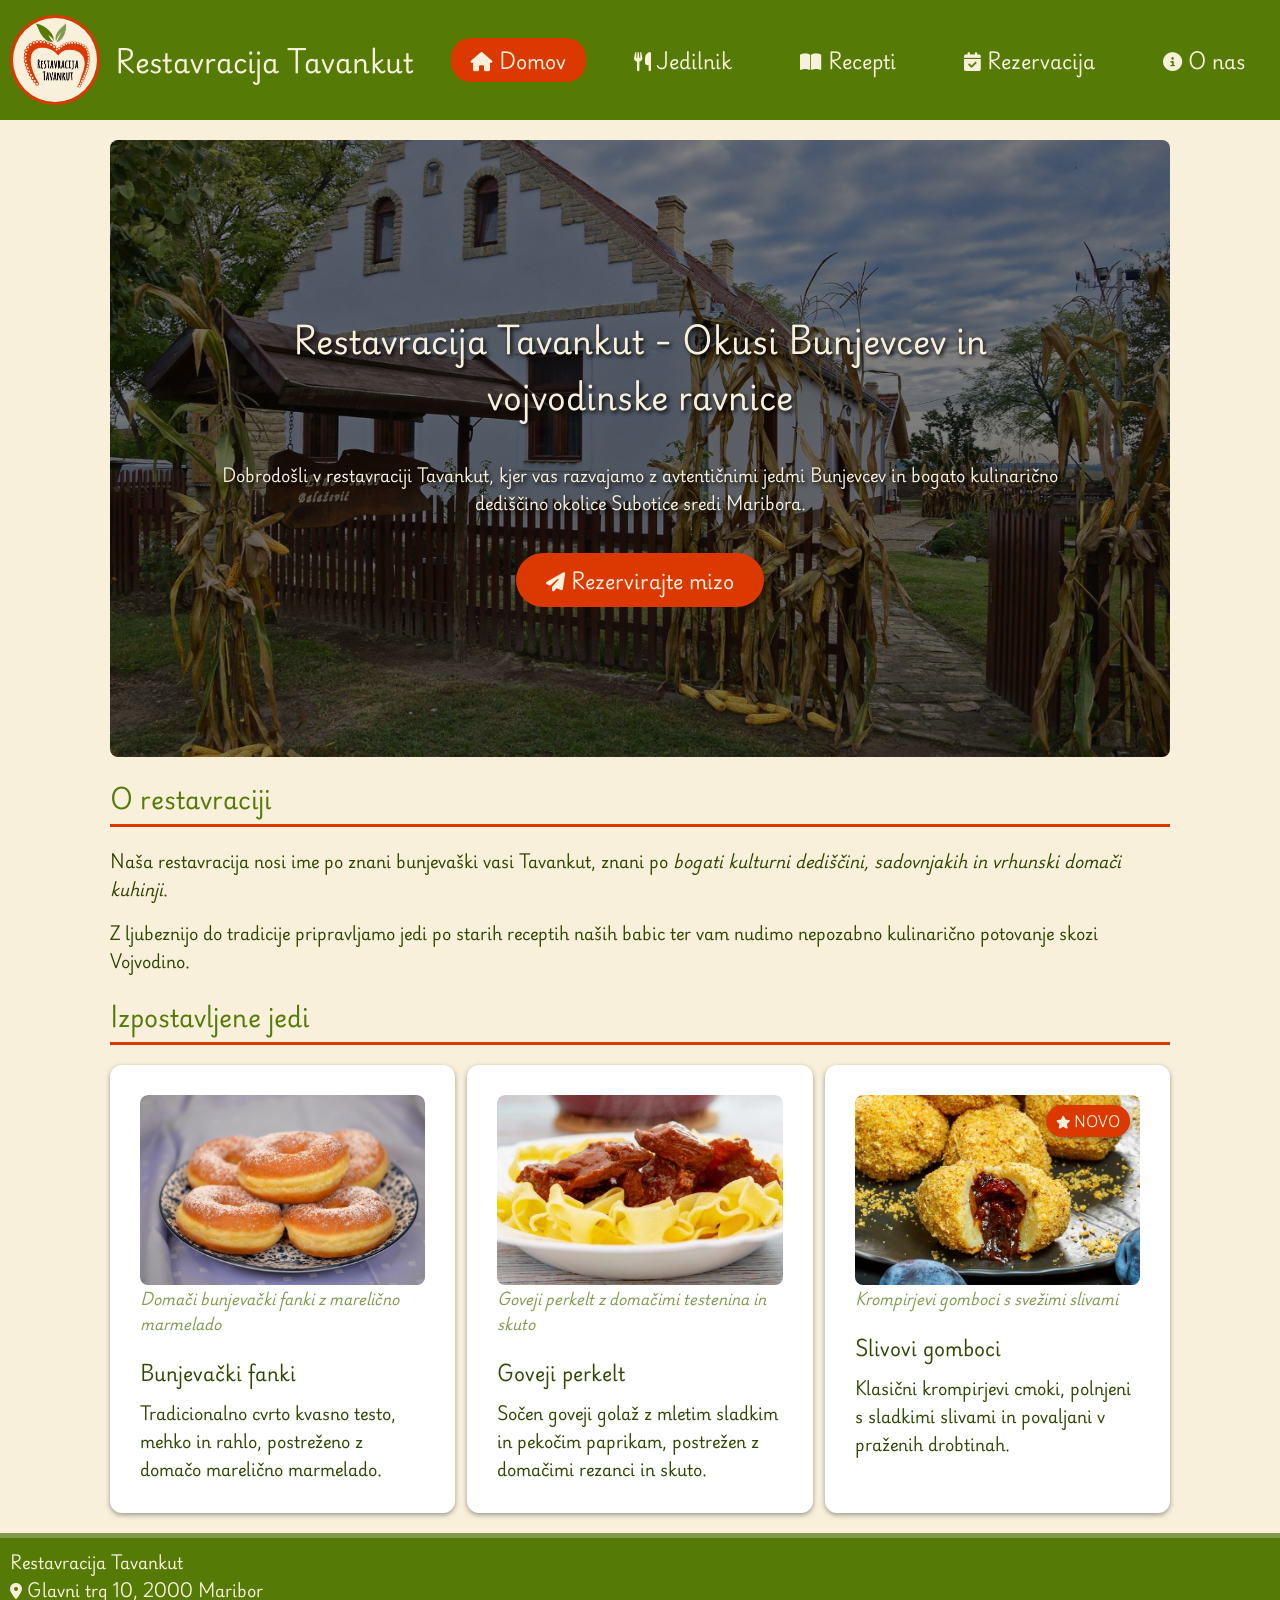
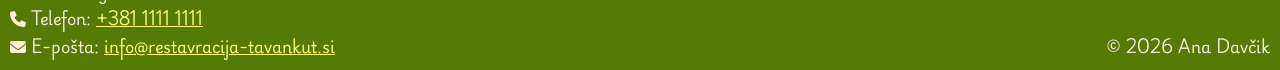
==== commit a4cc029b: "dodane ikone na vse strani" ====
--- a/index.html
+++ b/index.html
@@ -42,7 +42,9 @@
         <div class="introduction">
             <h1>Restavracija Tavankut - Okusi Bunjevcev in vojvodinske ravnice</h1>
             <p>Dobrodošli v restavraciji Tavankut, kjer vas razvajamo z avtentičnimi jedmi Bunjevcev in bogato kulinarično dediščino okolice Subotice sredi Maribora.</p>
-            <a href="rezervacija.html" class="button" id="reservation-button">Rezervirajte mizo</a>
+            <a href="rezervacija.html" class="button" id="reservation-button">
+                <i class="fa-solid fa-paper-plane"></i> Rezervirajte mizo
+            </a>
         </div>
         <div>
             <h2>O restavraciji</h2>
@@ -74,17 +76,19 @@
                 </figure>
                 <h3>Slivovi gomboci</h3>
                 <p>Klasični krompirjevi cmoki, polnjeni s sladkimi slivami in povaljani v praženih drobtinah.</p>
-                <span class="new">NOVO</span>
+                <span class="new">
+                    <i class="fa-solid fa-star"></i> NOVO
+                </span>
             </div>
         </div>
     </main>
 
     <footer>
         <address>
-            Restavracija Tavankut <br>
-            Glavni trg 10, 2000 Maribor <br>
-            Telefon: <a href="tel:+38111111111" class="phone-and-email">+381 1111 1111</a> <br>
-            E-pošta: <a href="mailto:info@restavracija-tavankut.si" class="phone-and-email">info@restavracija-tavankut.si</a> <br>
+            <b>Restavracija Tavankut</b><br>
+            <i class="fa-solid fa-location-dot"></i> Glavni trg 10, 2000 Maribor <br>
+            <i class="fa-solid fa-phone"></i> Telefon: <a href="tel:+38111111111" class="phone-and-email">+381 1111 1111</a> <br>
+            <i class="fa-solid fa-envelope"></i> E-pošta: <a href="mailto:info@restavracija-tavankut.si" class="phone-and-email">info@restavracija-tavankut.si</a> <br>
         </address>
         <p id="copyright">&copy; 2026 Ana Davčik</p>
     </footer>
--- a/style.css
+++ b/style.css
@@ -2,16 +2,21 @@
 
 :root{
     --background-color:#f8f0db;
+    --header-footer-background-color:#557a06;
     --primary-color:#557a06;
     --secondary-color:#829a50;
     --accent-color:#dc3902;
     --secondary-accent-color:#a63902;
     --text-color:#314603;
+    --secondary-text-color:#f8f0db;
     --card-color:white;
     --secondary-card-color:#e7ddc6;
     --highlight-color:#ffffb9;
     --closed-color:#ffbbbb;
     --shadow-color: rgba(65, 65, 65, 0.5);
+    --input-background-color: #f5f5f5;
+    --input-text-color: #000000;
+    --phone-mail-color: #ffff7a;
 }
 *{
     box-sizing:border-box;
@@ -26,7 +31,7 @@
     padding: 0;
     margin: 0;
     font-size: 1rem;
-    overflow-x: hidden;
+    overflow-x: clip;
 }
 img {
   max-width: 100%;
@@ -34,17 +39,21 @@
   display: block;
 }
 
-header{
-    background-color:var(--primary-color);
-    height: 120px;
+
+header {
+    background-color: var(--header-footer-background-color);
+    min-height: 120px;
+    height: auto;
     margin: 0;
     padding: 5px;
     display: flex;
     align-items: center;
+    flex-wrap: wrap;
     position: sticky;
     top: 0;
     z-index: 100;
 }
+
 main{
     width: 100%;
     max-width: 1100px;
@@ -52,16 +61,18 @@
     padding: 20px;
 }
 footer{
-    background-color:var(--primary-color);
-    color:var(--background-color);
+    background-color:var(--header-footer-background-color);
+    color:var(--secondary-text-color);
     padding: 10px;
     border-top: 5px solid var(--secondary-color);
     display: flex;
     align-items: end;
     justify-content: space-between;
+    width: 100%;
 }
 footer p {
     margin-bottom: 0;
+    margin-top: auto;
 }
 
 a{
@@ -74,17 +85,26 @@
     display: flex;
     margin-left:20px;
 }
-nav ul{
-    background-color: var(--primary-color);
-}
-li{
-    list-style-type: none;
+nav ul {
+    display: flex;
+    align-items: center;
+    flex-wrap: wrap;
+    gap: 8px;
+    list-style: none;
+    margin: 0;
+    padding: 0;
+    background-color: var(--header-footer-background-color);
+}
+nav li {
+    list-style: none;
     font-size: 1.2rem;
-}
+    white-space: nowrap;
+}
+
 
 .button{
-    color: var(--background-color);
-    background-color: var(--primary-color);
+    color: var(--secondary-text-color);
+    background-color: var(--header-footer-background-color);
     border-radius: 20px;
     padding: 5px 20px;
     margin: 0px 10px;
@@ -102,6 +122,7 @@
 }
 
 #logo{
+    max-width: 90px;
     height: 90px;
     width: 90px;
     border-radius: 50%;
@@ -112,7 +133,7 @@
 #restoraunt-name{
     font-size: 1.7rem;
     font-weight: bold;
-    color: var(--background-color);
+    color: var(--secondary-text-color);
     margin-left: 10px;
     justify-content: flex-start;
 }
@@ -121,13 +142,10 @@
     font-style: normal;
 }
 .phone-and-email{
-    color: var(--highlight-color);
+    color: var(--phone-mail-color);
     text-decoration: underline;
 }
-#copyright{
-    text-align: right;
-    margin-top:0;
-}
+
 
 
 /*index-------------------------------------------------------------------------*/
@@ -142,7 +160,7 @@
     justify-content: center;
     align-items: center;
     text-align: center;
-    color: var(--background-color);
+    color: var(--secondary-text-color);
     padding: 150px 100px;
     border-radius: 8px;
 }
@@ -150,7 +168,7 @@
     text-shadow: 2px 2px 4px black;
 }
 #reservation-button{
-    color: var(--background-color);
+    color: var(--secondary-text-color);
     background-color: var(--accent-color);
     border-radius: 30px;
     padding: 10px 30px;
@@ -220,7 +238,7 @@
     top: 40px;
     right: 40px;
     background-color: var(--accent-color);
-    color: var(--background-color);
+    color: var(--secondary-text-color);
     padding: 5px 10px;
     font-size: 0.8rem;
     font-weight: bold;
@@ -240,8 +258,8 @@
     overflow: hidden;
 }
 thead th {
-    background-color: var(--primary-color);
-    color: var(--background-color);
+    background-color: var(--header-footer-background-color);
+    color: var(--secondary-text-color);
     padding: 15px;
     text-align: left;
 }
@@ -350,18 +368,18 @@
 /*rezervacija------------------------------------------------------------------*/
 fieldset {
     background-color: var(--card-color);
-    border: 1px solid #e5e7eb;
+    border: 1px solid var(--secondary-color);
     border-radius: 10px;
     padding: 12px;
     margin-bottom: 12px;
     box-shadow: 0 2px 5px var(--shadow-color);
-    border-top: 5px solid var(--primary-color);
+    border-top: 5px solid var(--header-footer-background-color);
 }
 legend {
     font-weight: bold;
-    color: var(--background-color);
+    color: var(--secondary-text-color);
     font-size: 1.1rem;
-    background-color: var(--primary-color);
+    background-color: var(--header-footer-background-color);
     padding: 5px 12px;
     border-radius: 20px;
     font-weight: 500;
@@ -375,13 +393,19 @@
     padding:0px 10px;
 }
 input[type="text"], input[type="email"], input[type="tel"], input[type="date"], input[type="time"], input[type="number"], select, textarea {
-    width: 100%;
+    max-width: 100%;
     padding: 10px 12px;
     border: 1px solid var(--secondary-color);
     border-radius: 6px;
     font-family: inherit;
     font-size: 0.95rem;
     transition: border-color 0.3s;
+    background-color: var(--input-background-color);
+    color: var(--input-text-color);
+}
+input::placeholder, textarea::placeholder {
+    color: var(--input-text-color);
+    opacity: 0.7;
 }
 
 input:focus, select:focus, textarea:focus {
@@ -393,13 +417,14 @@
 }
 
 input[type="submit"] {
-    background-color: var(--primary-color);
-    color: var(--card-color);
+    background-color: var(--header-footer-background-color);
+    color: var(--secondary-text-color);
     padding: 12px 30px;
     border: none;
     border-radius: 20px;
     font-size: 1rem;
     font-weight: bold;
+    font-family: inherit;
     transition: background-color 0.3s; }
 
 input[type="submit"]:hover {
@@ -415,6 +440,7 @@
     margin-left: 8px;
     transition: all 0.3s;
     font-size: 1rem;
+    font-family: inherit;
 }
 
 input[type="reset"]:hover {
@@ -464,11 +490,11 @@
     background-color: var(--card-color);
 }
 table.working-hours thead th {
-    background-color: var(--primary-color);
-    color: var(--background-color);
+    background-color: var(--header-footer-background-color);
+    color: var(--secondary-text-color);
     padding: 5px 8px;
     text-align: left;
-    border-left:3px solid var(--primary-color);
+    border-left:3px solid var(--header-footer-background-color);
 }
 table.working-hours tbody th {
     padding: 12px 8px;
@@ -508,71 +534,439 @@
 }
 
 
-/*telefon i tablet------------------------------------------------------------------*/
-.menu-checkbox, 
+
+
+
+
+
+
+/*TELEFON TABLICA ----------------------------------------------------*/
+.menu-checkbox {
+    display: none;
+}
 .menu-button {
     display: none;
-}
-
-@keyframes fadeInMenu {
-    from { opacity: 0; transform: translateY(-10px); }
-    to { opacity: 1; transform: translateY(0); }
-}
-
-@media (max-width: 599px) {
+    color: var(--secondary-text-color);
+    cursor: pointer;
+    font-size: 1.8rem;
+    padding: 8px;
+}
+html {
+    scroll-behavior: smooth;
+}
+body {
+    overflow-wrap: break-word;
+}
+img, iframe {
+    max-width: 100%;
+}
+nav a, .button, input[type="submit"], input[type="reset"], .recipe-button {
+    transition:
+        background-color 0.3s ease,
+        color 0.3s ease,
+        border-color 0.3s ease;
+}
+
+
+.featured-item {
+    transition:
+        transform 0.3s ease,
+        box-shadow 0.3s ease;
+}
+.featured-item:hover {
+    transform: translateY(-6px);
+    box-shadow: 0 8px 18px var(--shadow-color);
+}
+
+.introduction h1, .introduction p, .introduction a {
+    animation: heading-entrance 0.9s ease-out both;
+}
+@keyframes heading-entrance {
+    from {
+        opacity: 0;
+        transform: translateY(25px);
+    }
+    to {
+        opacity: 1;
+        transform: translateY(0);
+    }
+}
+
+/*da se i dalje vidi sadrzaj ako ga meni slucajno prekrije*/
+[id] {
+    scroll-margin-top: 140px;
+}
+
+
+/*tablica*/
+@media screen and (min-width: 600px) and (max-width: 1000px) {
     header {
+        gap: 8px;
+    }
+    nav {
+        flex: 1 1 100%;
+        width: 100%;
+        margin-left: 0;
+    }
+    nav ul {
+        justify-content: center;
         flex-wrap: wrap;
-        justify-content: space-between;
+        gap: 8px;
+    }
+    nav li {
+        font-size: 1rem;
+    }
+    nav .button {
+        display: inline-block;
+        margin: 0;
+        padding: 8px 12px;
+    }
+    #restoraunt-name {
+        font-size: 1.4rem;
+    }
+
+    /*index*/
+    .featured-container {
+        display: grid;
+        grid-template-columns: repeat(2, minmax(0, 1fr));
+        gap: 16px;
+    }
+    .featured-item {
+        min-width: 0;
+        padding: 20px;
+    }
+
+    .introduction {
+        padding: 100px 40px;
+    }
+
+    main {
+        padding: 20px;
+    }
+    footer {
+        gap: 20px;
+        align-items: flex-start;
+    }
+
+    /*o nas*/
+    .about-container {
+        gap: 16px;
+        align-items: flex-start;
+    }
+    .about-image {
+        padding: 20px;
+        min-width: 0;
+    }
+
+    /*recpeti*/
+    .recipe-upper-part {
+        gap: 15px;
+    }
+    .recipe-upper-part figure, .recipe-upper-part .ingredients-section {
+        min-width: 0;
+    }
+
+    /*rezervacija*/
+    .res-field {
+        grid-template-columns: minmax(130px, 0.8fr) minmax(0, 1.2fr);
+    }
+}
+
+/*telefon*/
+@media screen and (max-width: 599px) {
+    header {
+        display: flex;
+        flex-wrap: wrap;
         align-items: center;
-        position: relative;
-        padding: 1rem;
+        gap: 4px;
+        min-height: 0;
+        height: auto;
+        padding: 8px;
+    }
+    header > a:first-child {
+        flex: 0 0 auto;
+    }
+
+    #logo {
+        width: 52px;
+        height: 52px;
+        margin: 0;
+    }
+    #restoraunt-name {
+        flex: 1 1 0;
+        min-width: 0;
+        font-size: clamp(0.85rem, 4vw, 1.15rem);
+        line-height: 1.3;
+        margin-left: 4px;
+        overflow-wrap: anywhere;
     }
 
     .menu-button {
-        display: block;
-        font-size: 1.5rem;
-        cursor: pointer;
-        color: var(--barva-besedilo);
-    }
-
+        display: flex;
+        flex: 0 0 auto;
+        align-items: center;
+        justify-content: center;
+        margin-left: auto;
+        padding: 8px;
+    }
     .menu-checkbox {
         display: none;
     }
-
-    nav {
+    header nav {
         display: none;
-        width: 100%;
-        order: 3;
-        margin-top: 1rem;
-        animation: fadeInMenu 0.3s ease;
-    }
-
+        flex: 0 0 100%;
+        width: 100%;
+        min-width: 0;
+        margin: 0;
+    }
     .menu-checkbox:checked ~ nav {
         display: block;
     }
-
-    nav ul {
+    header nav ul {
+        display: flex;
         flex-direction: column;
-        gap: 0.5rem;
+        align-items: stretch;
+        gap: 6px;
+        width: 100%;
+        margin: 0;
+        padding: 10px 0 4px;
+    }
+    header nav li {
+        width: 100%;
+        min-width: 0;
+        font-size: 1rem;
+        white-space: normal;
+    }
+    header nav .button {
+        display: block;
+        width: 100%;
+        margin: 0;
+        padding: 10px 14px;
+        border-radius: 8px;
+    }
+
+    /*index*/
+    main {
+        width: 100%;
+        padding: 14px;
+    }
+    h1 {
+        font-size: 1.65rem;
+        line-height: 1.3;
+    }
+    h2 {
+        font-size: 1.35rem;
+    }
+    h3 {
+        font-size: 1.15rem;
+    }
+
+    .introduction {
+        min-height: 0;
+        padding: 65px 18px;
+        background-position: center;
+    }
+    #reservation-button {
+        max-width: 100%;
+        padding: 10px 18px;
+        font-size: 1rem;
+        text-align: center;
+    }
+
+    .featured-container {
+        display: grid;
+        grid-template-columns: minmax(0, 1fr);
+        gap: 16px;
+    }
+    .featured-item {
+        min-width: 0;
+        padding: 18px;
+    }
+    .featured-item img {
+        max-height: 240px;
+    }
+    .new {
+        top: 28px;
+        right: 28px;
+    }
+
+
+    /*jedilnik*/
+    .table-wrapper {
+        width: 100%;
+        max-width: 100%;
+        overflow-x: auto;
+        margin-bottom: 30px;
+        -webkit-overflow-scrolling: touch;
+    }
+    .table-wrapper table {
+        width: 100%;
+        min-width: 480px;
+        margin-bottom: 0;
+    }
+
+    /*o nas*/
+    .about-container {
+        display: flex;
+        flex-direction: column;
+        align-items: stretch;
+        gap: 16px;
+    }
+    .about-text, .about-image {
+        width: 100%;
+        min-width: 0;
+    }
+    .about-image {
+        padding: 16px;
+        margin: 0;
+    }
+
+    table.working-hours {
+        width: 100%;
+        min-width: 0;
+        font-size: 0.85rem;
+    }
+    table.working-hours th, table.working-hours td {
+        padding: 8px 5px;
+        overflow-wrap: anywhere;
+    }
+
+    iframe {
+        display: block;
+        width: 100%;
+        height: 300px;
+        max-width: 100%;
+    }
+
+    /*recepti*/
+    .recipe-card {
+        min-width: 0;
+        padding: 14px;
+        margin-bottom: 18px;
+        overflow-wrap: anywhere;
+    }
+    .recipe-upper-part {
+        display: flex;
+        flex-direction: column;
+        gap: 12px;
+    }
+    .recipe-upper-part figure, .recipe-upper-part .ingredients-section {
+        width: 100%;
+        min-width: 0;
+        margin: 0;
+    }
+    .recipe-upper-part img {
+        width: 100%;
+        height: auto;
+    }
+    .recipe-card ol, .ingredients-section ul {
+        padding-left: 24px;
+    }
+    #recipe-list {
+        display: flex;
+        flex-wrap: wrap;
+        gap: 8px;
         padding: 0;
-        margin: 0;
-    }
-
-    nav li {
-        width: 100%;
-        text-align: center;
-    }
-
-    nav a {
+    }
+    #recipe-list li {
+        margin: 4px 0;
+    }
+    .recipe-button {
+        display: inline-block;
+        padding: 8px 12px;
+        margin: 2px;
+    }
+    .to-top-button {
+        margin-right: 8px;
+    }
+
+    /*rezervacija*/
+    .res-field {
+        display: flex;
+        flex-direction: column;
+        align-items: stretch;
+        gap: 6px;
+        width: 100%;
+        min-width: 0;
+        margin-bottom: 14px;
+        padding: 0;
+    }
+    .res-field > br {
+        display: none;
+    }
+    .res-field > input:not([type="radio"]):not([type="checkbox"]), .res-field > select, .res-field > textarea {
         display: block;
-        padding: 0.8rem;
-        background-color: var(--barva-siva-svetla);
-        border-radius: 6px;
-    }
-}
-
-@media (min-width: 600px) {
-  .menu-toggle {
-    display: none;
-  }
-}+        width: 100%;
+        max-width: 100%;
+        min-width: 0;
+    }
+    .res-field > div {
+        width: 100%;
+        min-width: 0;
+    }
+    .res-field > div br {
+        display: none;
+    }
+    .res-field > div label {
+        display: inline;
+    }
+
+    fieldset {
+        min-width: 0;
+        padding: 12px;
+    }
+    legend {
+        max-width: 100%;
+        overflow-wrap: anywhere;
+    }
+
+    #buttons-div {
+        display: flex;
+        flex-wrap: wrap;
+        justify-content: flex-start;
+        gap: 10px;
+    }
+    #buttons-div input[type="submit"],
+    #buttons-div input[type="reset"] {
+        max-width: 100%;
+        margin-left: 0;
+    }
+
+    [id] {
+        scroll-margin-top: 110px;
+    }
+}
+
+/*dark mode*/
+@media (prefers-color-scheme: dark) {
+    :root {
+        --background-color: #181a16;
+        --header-footer-background-color:#344b20;
+        --primary-color: #98c471;
+        --secondary-color: #718b53;
+        --accent-color: #e46b42;
+        --secondary-accent-color: #bd4e2d;
+        --text-color: #e5e8dc;
+        --card-color: #252922;
+        --secondary-card-color: #30352b;
+        --highlight-color: #372d45;
+        --closed-color: #492d2d;
+        --shadow-color: rgba(0, 0, 0, 0.45);
+        --input-background-color: #000000;
+        --input-text-color: #f2f2f2;
+    }
+}
+
+/*reduced motion*/
+@media (prefers-reduced-motion: reduce) {
+    html {
+        scroll-behavior: auto;
+    }
+    *, *::before, *::after {
+        animation: none !important;
+        transition: none !important;
+    }
+    .featured-item:hover {
+        transform: none;
+    }
+}
